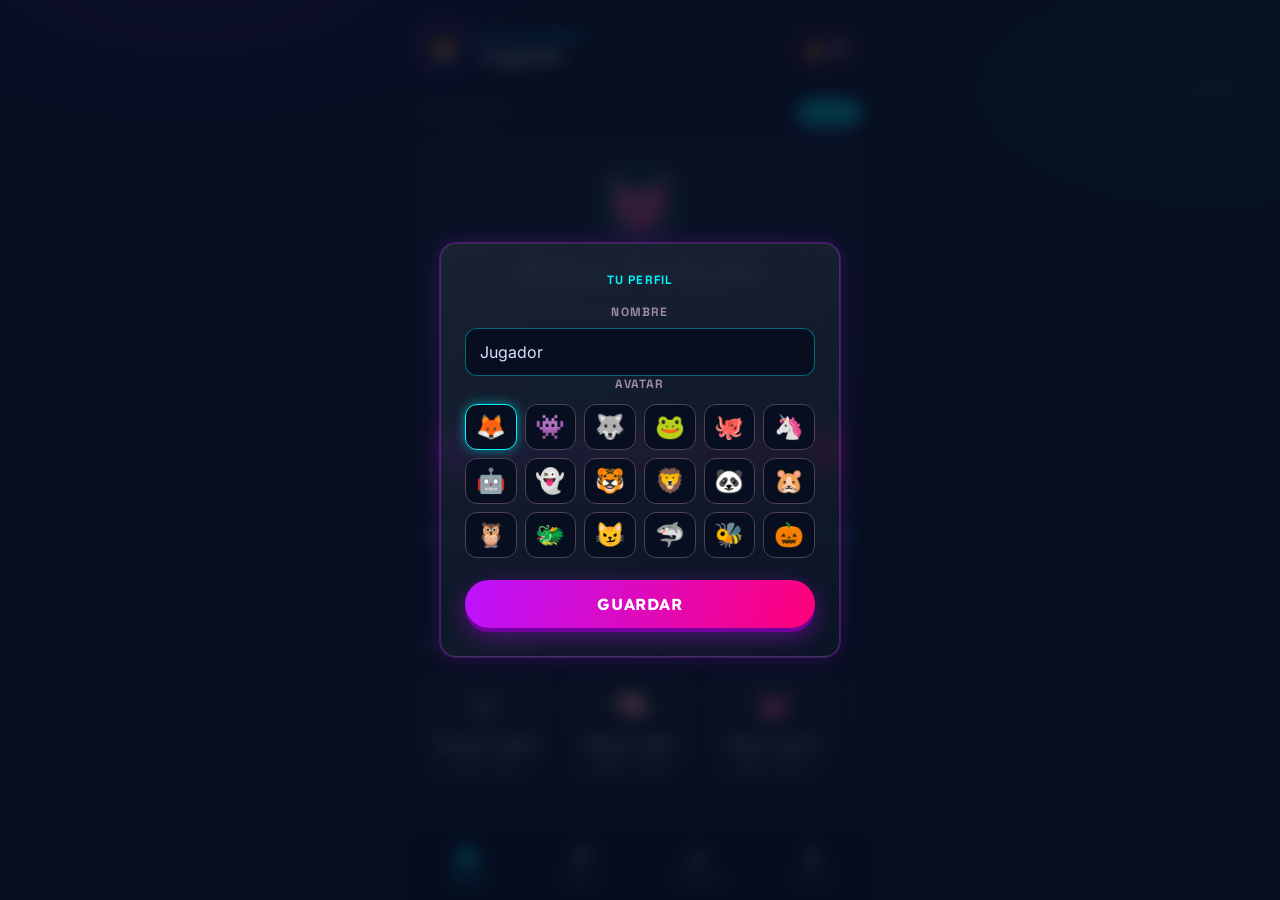
==== index.html @ 84817934 "Add Daily Buddy Battles: competitive daily minigames web app Mobile-first vanilla JS app styled afte" ====
<!DOCTYPE html>
<html lang="es">
<head>
<meta charset="UTF-8">
<meta name="viewport" content="width=device-width, initial-scale=1.0, viewport-fit=cover">
<meta name="theme-color" content="#0b1326">
<title>Daily Buddy Battles</title>
<link rel="preconnect" href="https://fonts.googleapis.com">
<link rel="preconnect" href="https://fonts.gstatic.com" crossorigin>
<link href="https://fonts.googleapis.com/css2?family=Lexend:wght@400;600;700;800&family=Inter:wght@400;500;600&family=Space+Grotesk:wght@500;700&display=swap" rel="stylesheet">
<link rel="stylesheet" href="css/style.css">
<link rel="icon" href="data:image/svg+xml,<svg xmlns='http://www.w3.org/2000/svg' viewBox='0 0 100 100'><text y='.9em' font-size='90'>⚡</text></svg>">
</head>
<body>

<div id="app">

  <!-- ============ DASHBOARD ============ -->
  <main id="view-home" class="view active">
    <header class="hud">
      <div class="hud-left">
        <div class="avatar avatar-md glow-primary" id="home-avatar">🦊</div>
        <div>
          <p class="label-caps text-cyan">HOLA DE NUEVO</p>
          <h2 class="hud-name" id="home-name">Jugador</h2>
        </div>
      </div>
      <div class="streak-pod" title="Racha diaria">
        <span class="streak-flame">🔥</span>
        <span class="stats-number" id="home-streak">0</span>
      </div>
    </header>

    <section class="section">
      <div class="section-head">
        <p class="label-caps text-muted">RETO DE HOY</p>
        <span class="chip chip-live" id="home-live-chip">● LIVE</span>
      </div>

      <div class="card-hero glass glow-edge" id="home-hero">
        <div class="hero-bg-glow"></div>
        <div class="hero-icon" id="home-game-icon">🎯</div>
        <h1 class="hero-title" id="home-game-name">Cargando…</h1>
        <p class="hero-desc" id="home-game-desc"></p>
        <div class="hero-meta">
          <div class="meta-pod">
            <p class="label-caps text-muted">TERMINA EN</p>
            <p class="stats-number text-cyan" id="home-countdown">--:--:--</p>
          </div>
          <div class="meta-pod">
            <p class="label-caps text-muted">TU MARCA</p>
            <p class="stats-number text-pink" id="home-best">—</p>
          </div>
        </div>
        <button class="btn-3d btn-primary btn-block" id="home-play-btn">
          <span id="home-play-label">JUGAR AHORA</span>
        </button>
      </div>
    </section>

    <section class="section">
      <div class="section-head">
        <p class="label-caps text-muted">RANKING DE HOY</p>
        <button class="link-btn" data-goto="rank">Ver todo</button>
      </div>
      <div id="home-mini-rank" class="stack"></div>
    </section>

    <section class="section">
      <div class="section-head">
        <p class="label-caps text-muted">PRÓXIMOS RETOS</p>
      </div>
      <div class="rail" id="home-upcoming"></div>
    </section>
  </main>

  <!-- ============ DUEL LOBBY ============ -->
  <main id="view-duel" class="view">
    <header class="page-head">
      <h1 class="page-title">Sala de Duelo</h1>
      <p class="page-sub">Reta a un amigo en el minijuego de hoy</p>
    </header>

    <section class="section">
      <div class="duel-card glass glow-edge">
        <div class="duel-side">
          <div class="avatar avatar-lg glow-primary" id="duel-me-avatar">🦊</div>
          <p class="duel-name" id="duel-me-name">Tú</p>
          <p class="stats-number text-cyan" id="duel-me-score">—</p>
        </div>
        <div class="vs-badge">VS</div>
        <div class="duel-side">
          <div class="avatar avatar-lg glow-pink" id="duel-foe-avatar">👾</div>
          <p class="duel-name" id="duel-foe-name">Rival</p>
          <p class="stats-number text-pink" id="duel-foe-score">—</p>
        </div>
      </div>

      <div class="field">
        <label class="label-caps text-muted" for="duel-foe-input">NOMBRE DEL RIVAL</label>
        <input type="text" id="duel-foe-input" class="input" maxlength="14" placeholder="Ej: Marta">
      </div>

      <button class="btn-3d btn-primary btn-block" id="duel-start-btn">⚔️ EMPEZAR DUELO</button>
      <p class="hint">Modo pasa-y-juega: primero juegas tú y luego le pasas el móvil a tu rival. Mismo reto, misma semilla.</p>
    </section>

    <section class="section">
      <div class="section-head">
        <p class="label-caps text-muted">COMPARTE TU RESULTADO</p>
      </div>
      <div class="card glass">
        <p class="body-md text-muted" id="share-status">Juega el reto de hoy para generar tu código.</p>
        <div class="share-row">
          <code class="share-code" id="share-code">—</code>
          <button class="btn-3d btn-cyan btn-sm" id="share-copy-btn">COPIAR</button>
        </div>
      </div>
      <div class="field">
        <label class="label-caps text-muted" for="import-input">PEGA EL CÓDIGO DE UN AMIGO</label>
        <div class="share-row">
          <input type="text" id="import-input" class="input" placeholder="DDB1.…">
          <button class="btn-3d btn-pink btn-sm" id="import-btn">AÑADIR</button>
        </div>
        <p class="hint" id="import-msg"></p>
      </div>
    </section>

    <section class="section">
      <div class="section-head">
        <p class="label-caps text-muted">HISTORIAL DE DUELOS</p>
      </div>
      <div id="duel-history" class="stack"></div>
    </section>
  </main>

  <!-- ============ LEADERBOARD ============ -->
  <main id="view-rank" class="view">
    <header class="page-head">
      <h1 class="page-title">Clasificación</h1>
      <p class="page-sub" id="rank-sub">Reto de hoy</p>
    </header>

    <div class="seg" id="rank-seg">
      <button class="seg-btn active" data-range="today">Hoy</button>
      <button class="seg-btn" data-range="week">Semana</button>
      <button class="seg-btn" data-range="all">Total</button>
    </div>

    <section class="podium-wrap" id="rank-podium"></section>

    <section class="section">
      <div id="rank-list" class="stack"></div>
    </section>
  </main>

  <!-- ============ PROFILE ============ -->
  <main id="view-profile" class="view">
    <header class="page-head profile-head">
      <div class="avatar avatar-xl glow-primary" id="prof-avatar">🦊</div>
      <h1 class="page-title" id="prof-name">Jugador</h1>
      <p class="label-caps text-cyan" id="prof-title-badge">NOVATO NEÓN</p>
      <button class="link-btn" id="prof-edit-btn">✏️ Editar perfil</button>
    </header>

    <section class="section">
      <div class="stat-grid">
        <div class="card glass stat-pod"><p class="stats-number text-primary" id="st-played">0</p><p class="label-caps text-muted">PARTIDAS</p></div>
        <div class="card glass stat-pod"><p class="stats-number text-cyan" id="st-streak">0</p><p class="label-caps text-muted">RACHA</p></div>
        <div class="card glass stat-pod"><p class="stats-number text-pink" id="st-wins">0</p><p class="label-caps text-muted">DUELOS GANADOS</p></div>
        <div class="card glass stat-pod"><p class="stats-number text-gold" id="st-points">0</p><p class="label-caps text-muted">PUNTOS TOTALES</p></div>
      </div>
    </section>

    <section class="section">
      <div class="section-head"><p class="label-caps text-muted">INSIGNIAS</p></div>
      <div class="badge-grid" id="prof-badges"></div>
    </section>

    <section class="section">
      <div class="section-head"><p class="label-caps text-muted">ACTIVIDAD RECIENTE</p></div>
      <div id="prof-activity" class="stack"></div>
    </section>

    <section class="section">
      <button class="btn-3d btn-danger btn-block" id="prof-reset-btn">BORRAR TODOS MIS DATOS</button>
    </section>
  </main>

  <!-- ============ BOTTOM NAV ============ -->
  <nav class="bottom-nav glass">
    <button class="nav-btn active" data-goto="home">
      <svg viewBox="0 0 24 24"><path d="M3 10.5 12 3l9 7.5V21a1 1 0 0 1-1 1h-5v-6h-6v6H4a1 1 0 0 1-1-1Z"/></svg>
      <span>Inicio</span>
    </button>
    <button class="nav-btn" data-goto="duel">
      <svg viewBox="0 0 24 24"><path d="M14.5 3 21 9.5l-2 2L12.5 5zM5 12.5 11.5 19l-2 2L3 14.5zM3 9.5 9.5 3l11 11L14 20.5z" opacity=".9"/></svg>
      <span>Duelo</span>
    </button>
    <button class="nav-btn" data-goto="rank">
      <svg viewBox="0 0 24 24"><path d="M4 21v-8h4v8zm6 0V6h4v15zm6 0v-11h4v11z"/></svg>
      <span>Ranking</span>
    </button>
    <button class="nav-btn" data-goto="profile">
      <svg viewBox="0 0 24 24"><path d="M12 12a4.5 4.5 0 1 0-4.5-4.5A4.5 4.5 0 0 0 12 12m0 2c-4 0-8 2-8 5v2h16v-2c0-3-4-5-8-5"/></svg>
      <span>Perfil</span>
    </button>
  </nav>

</div>

<!-- ============ GAME OVERLAY ============ -->
<div id="game-overlay" class="overlay hidden">
  <header class="game-hud glass">
    <button class="icon-btn" id="game-quit-btn">✕</button>
    <div class="game-hud-mid">
      <p class="label-caps text-cyan" id="game-hud-label">RETO</p>
      <p class="hud-name" id="game-hud-title">—</p>
    </div>
    <div class="game-hud-score">
      <p class="label-caps text-muted">PUNTOS</p>
      <p class="stats-number text-primary" id="game-hud-score">0</p>
    </div>
  </header>
  <div id="game-stage"></div>
</div>

<!-- ============ RESULT MODAL ============ -->
<div id="result-modal" class="overlay hidden">
  <div class="modal-card glass glow-edge">
    <p class="label-caps" id="result-label">RESULTADO</p>
    <h1 class="result-title" id="result-title">¡BIEN!</h1>
    <p class="result-score" id="result-score">0</p>
    <p class="body-md text-muted" id="result-detail"></p>
    <div class="modal-actions" id="result-actions"></div>
  </div>
</div>

<!-- ============ PROFILE EDIT MODAL ============ -->
<div id="edit-modal" class="overlay hidden">
  <div class="modal-card glass glow-edge">
    <p class="label-caps text-cyan">TU PERFIL</p>
    <div class="field">
      <label class="label-caps text-muted" for="edit-name">NOMBRE</label>
      <input type="text" id="edit-name" class="input" maxlength="14" placeholder="Tu nombre">
    </div>
    <p class="label-caps text-muted">AVATAR</p>
    <div class="emoji-grid" id="edit-emojis"></div>
    <div class="modal-actions">
      <button class="btn-3d btn-primary btn-block" id="edit-save-btn">GUARDAR</button>
    </div>
  </div>
</div>

<div id="toast" class="toast hidden"></div>

<script src="js/games.js"></script>
<script src="js/app.js"></script>
</body>
</html>
---- css/style.css ----
/* ============================================================
   DAILY BUDDY BATTLES — design system "Daily Duel Neon"
   Tokens y componentes generados desde el proyecto de Stitch.
   ============================================================ */

:root {
  /* Colores — Deep Space + neón */
  --surface: #0b1326;
  --surface-dim: #0b1326;
  --surface-bright: #31394d;
  --surface-lowest: #060e20;
  --surface-low: #131b2e;
  --surface-container: #171f33;
  --surface-high: #222a3d;
  --surface-highest: #2d3449;
  --on-surface: #dae2fd;
  --on-surface-variant: #d4c0d7;
  --outline: #9d8ba0;
  --outline-variant: #504254;

  --primary: #ebb2ff;
  --primary-container: #bc13fe;
  --on-primary: #520072;
  --primary-deep: #74009f;

  --secondary: #e6feff;
  --secondary-container: #00f4fe;
  --cyan: #00f5ff;
  --cyan-dim: #00dce5;

  --tertiary: #ffb1c3;
  --tertiary-container: #e8006e;
  --pink: #ff007a;

  --error: #ffb4ab;
  --error-container: #93000a;

  --win: #3dff9a;
  --lose: #ff5470;

  --gold: #ffd76a;
  --silver: #cdd7e8;
  --bronze: #e8a26a;

  /* Tipografía */
  --font-head: 'Lexend', system-ui, sans-serif;
  --font-body: 'Inter', system-ui, sans-serif;
  --font-label: 'Space Grotesk', monospace, sans-serif;

  /* Forma y espacio */
  --r-sm: 0.25rem;
  --r: 0.5rem;
  --r-md: 0.75rem;
  --r-lg: 1rem;
  --r-xl: 1.5rem;
  --pad: 20px;
  --gap: 12px;
  --touch: 48px;
}

* { margin: 0; padding: 0; box-sizing: border-box; -webkit-tap-highlight-color: transparent; }

html, body {
  background: var(--surface);
  color: var(--on-surface);
  font-family: var(--font-body);
  font-size: 16px;
  line-height: 1.5;
  min-height: 100%;
  overscroll-behavior: none;
}

body {
  background:
    radial-gradient(60% 40% at 15% -5%, rgba(188, 19, 254, 0.22), transparent 60%),
    radial-gradient(50% 35% at 95% 10%, rgba(0, 244, 254, 0.12), transparent 60%),
    radial-gradient(45% 30% at 50% 110%, rgba(232, 0, 110, 0.14), transparent 60%),
    var(--surface);
  background-attachment: fixed;
}

#app {
  max-width: 480px;
  margin: 0 auto;
  padding: 0 var(--pad) calc(90px + env(safe-area-inset-bottom));
  min-height: 100dvh;
}

/* ---------- tipografía utilitaria ---------- */
.label-caps {
  font-family: var(--font-label);
  font-size: 12px;
  font-weight: 700;
  letter-spacing: 0.1em;
  line-height: 16px;
  text-transform: uppercase;
}
.stats-number { font-family: var(--font-head); font-size: 20px; font-weight: 700; line-height: 24px; }
.body-md { font-size: 16px; line-height: 24px; }

.text-muted { color: var(--outline); }
.text-cyan { color: var(--secondary-container); }
.text-pink { color: var(--tertiary); }
.text-primary { color: var(--primary); }
.text-gold { color: var(--gold); }
.text-win { color: var(--win); }
.text-lose { color: var(--lose); }

/* ---------- vistas ---------- */
.view { display: none; animation: view-in 0.25s ease; }
.view.active { display: block; }
@keyframes view-in { from { opacity: 0; transform: translateY(8px); } to { opacity: 1; transform: none; } }

.section { margin-top: 28px; }
.section-head {
  display: flex; align-items: center; justify-content: space-between;
  margin-bottom: 12px;
}
.stack { display: flex; flex-direction: column; gap: var(--gap); }

.page-head { padding-top: 28px; }
.page-title { font-family: var(--font-head); font-size: 28px; font-weight: 700; line-height: 34px; }
.page-sub { color: var(--outline); margin-top: 4px; }

/* ---------- HUD superior (dashboard) ---------- */
.hud { display: flex; align-items: center; justify-content: space-between; padding-top: 24px; }
.hud-left { display: flex; align-items: center; gap: 12px; }
.hud-name { font-family: var(--font-head); font-size: 20px; font-weight: 700; line-height: 24px; }

.streak-pod {
  display: flex; align-items: center; gap: 6px;
  background: rgba(232, 0, 110, 0.15);
  border: 1px solid rgba(255, 177, 195, 0.35);
  border-radius: 999px;
  padding: 8px 14px;
  box-shadow: 0 0 14px rgba(232, 0, 110, 0.25);
}
.streak-flame { font-size: 18px; }

/* ---------- avatares ---------- */
.avatar {
  display: grid; place-items: center;
  background: linear-gradient(145deg, var(--surface-high), var(--surface-lowest));
  border: 1px solid rgba(235, 178, 255, 0.35);
  border-radius: 999px;
  user-select: none;
}
.avatar-md { width: 48px; height: 48px; font-size: 24px; }
.avatar-lg { width: 72px; height: 72px; font-size: 36px; }
.avatar-xl { width: 96px; height: 96px; font-size: 48px; }

.glow-primary { box-shadow: 0 0 0 2px rgba(188, 19, 254, 0.55), 0 0 18px rgba(188, 19, 254, 0.45); }
.glow-cyan    { box-shadow: 0 0 0 2px rgba(0, 244, 254, 0.55), 0 0 18px rgba(0, 244, 254, 0.4); }
.glow-pink    { box-shadow: 0 0 0 2px rgba(232, 0, 110, 0.55), 0 0 18px rgba(232, 0, 110, 0.45); }

/* ---------- cristal / tarjetas ---------- */
.glass {
  background: linear-gradient(160deg, rgba(255, 255, 255, 0.08), rgba(255, 255, 255, 0.03));
  backdrop-filter: blur(16px);
  -webkit-backdrop-filter: blur(16px);
  border: 1px solid rgba(218, 226, 253, 0.14);
  border-radius: var(--r-lg);
}
.card { padding: 16px; }
.glow-edge { box-shadow: 0 0 0 1px rgba(188, 19, 254, 0.35), 0 0 24px rgba(188, 19, 254, 0.2); }

/* ---------- tarjeta héroe ---------- */
.card-hero { position: relative; overflow: hidden; padding: 24px 20px; text-align: center; }
.hero-bg-glow {
  position: absolute; inset: -40% -20% auto; height: 70%;
  background: radial-gradient(50% 60% at 50% 0%, rgba(188, 19, 254, 0.35), transparent 70%);
  pointer-events: none;
}
.hero-icon { font-size: 56px; filter: drop-shadow(0 0 16px rgba(0, 244, 254, 0.6)); position: relative; }
.hero-title {
  font-family: var(--font-head); font-size: 32px; font-weight: 800; line-height: 40px;
  margin-top: 8px; position: relative;
}
.hero-desc { color: var(--on-surface-variant); margin-top: 6px; position: relative; }
.hero-meta { display: flex; gap: 12px; justify-content: center; margin: 20px 0; position: relative; }
.meta-pod {
  background: rgba(6, 14, 32, 0.6);
  border: 1px solid rgba(218, 226, 253, 0.1);
  border-radius: var(--r-md);
  padding: 10px 18px;
  min-width: 130px;
}

/* ---------- chips ---------- */
.chip {
  font-family: var(--font-label);
  font-size: 11px; font-weight: 700; letter-spacing: 0.08em;
  padding: 4px 12px;
  border-radius: 999px;
}
.chip-live {
  color: #003739;
  background: var(--secondary-container);
  box-shadow: 0 0 12px rgba(0, 244, 254, 0.6);
  animation: pulse 1.6s ease-in-out infinite;
}
.chip-done { color: var(--win); background: rgba(61, 255, 154, 0.12); border: 1px solid rgba(61, 255, 154, 0.4); }
@keyframes pulse { 50% { box-shadow: 0 0 4px rgba(0, 244, 254, 0.3); } }

/* ---------- botones 3D ---------- */
.btn-3d {
  font-family: var(--font-head);
  font-size: 16px; font-weight: 700; letter-spacing: 0.04em;
  color: #fff;
  border: none; cursor: pointer;
  border-radius: var(--r-xl);
  padding: 14px 24px;
  min-height: var(--touch);
  position: relative;
  transition: transform 0.06s ease, box-shadow 0.06s ease;
}
.btn-3d:active { transform: translateY(2px); }
.btn-block { width: 100%; }
.btn-sm { padding: 10px 16px; font-size: 13px; min-height: 40px; border-radius: var(--r-lg); flex-shrink: 0; }

.btn-primary {
  background: linear-gradient(100deg, var(--primary-container), var(--pink));
  box-shadow: 0 4px 0 var(--primary-deep), 0 8px 24px rgba(188, 19, 254, 0.4);
}
.btn-primary:active { box-shadow: 0 2px 0 var(--primary-deep), 0 4px 14px rgba(188, 19, 254, 0.4); }

.btn-cyan {
  background: linear-gradient(100deg, var(--cyan-dim), var(--secondary-container));
  color: #003739;
  box-shadow: 0 4px 0 #007a80, 0 8px 20px rgba(0, 244, 254, 0.3);
}
.btn-cyan:active { box-shadow: 0 2px 0 #007a80; }

.btn-pink {
  background: linear-gradient(100deg, var(--tertiary-container), var(--pink));
  box-shadow: 0 4px 0 #8f0041, 0 8px 20px rgba(232, 0, 110, 0.35);
}
.btn-pink:active { box-shadow: 0 2px 0 #8f0041; }

.btn-ghost {
  background: var(--surface-high);
  border: 1px solid var(--outline-variant);
  box-shadow: 0 4px 0 var(--surface-lowest);
}
.btn-ghost:active { box-shadow: 0 2px 0 var(--surface-lowest); }

.btn-danger {
  background: linear-gradient(100deg, var(--error-container), #c4173c);
  box-shadow: 0 4px 0 #5c0006, 0 8px 20px rgba(147, 0, 10, 0.35);
}
.btn-danger:active { box-shadow: 0 2px 0 #5c0006; }

.btn-3d:disabled { filter: grayscale(0.6) brightness(0.7); cursor: not-allowed; }

.link-btn {
  background: none; border: none; cursor: pointer;
  color: var(--secondary-container);
  font-family: var(--font-label); font-size: 12px; font-weight: 700; letter-spacing: 0.08em;
}
.icon-btn {
  width: 40px; height: 40px;
  border-radius: 999px;
  background: var(--surface-high);
  border: 1px solid var(--outline-variant);
  color: var(--on-surface);
  font-size: 16px; cursor: pointer;
}

/* ---------- inputs ---------- */
.field { margin-top: 16px; display: flex; flex-direction: column; gap: 8px; }
.input {
  width: 100%;
  background: var(--surface-lowest);
  border: 1px solid rgba(0, 244, 254, 0.4);
  border-radius: var(--r-md);
  color: var(--on-surface);
  font-family: var(--font-body); font-size: 16px;
  padding: 12px 14px;
  min-height: var(--touch);
  outline: none;
  transition: box-shadow 0.2s ease;
}
.input:focus { box-shadow: 0 0 0 2px rgba(0, 244, 254, 0.5), 0 0 16px rgba(0, 244, 254, 0.3); }
.input::placeholder { color: var(--outline-variant); }
.hint { color: var(--outline); font-size: 13px; margin-top: 10px; line-height: 1.45; }

/* ---------- duel card ---------- */
.duel-card {
  display: flex; align-items: center; justify-content: space-between;
  padding: 22px 18px;
  margin-top: 8px;
}
.duel-side { display: flex; flex-direction: column; align-items: center; gap: 8px; flex: 1; }
.duel-name { font-family: var(--font-head); font-weight: 600; font-size: 15px; }
.vs-badge {
  font-family: var(--font-head); font-weight: 800; font-size: 18px;
  color: #fff;
  background: radial-gradient(circle at 30% 30%, var(--pink), var(--tertiary-container));
  width: 52px; height: 52px;
  display: grid; place-items: center;
  border-radius: 999px;
  box-shadow: 0 0 20px rgba(232, 0, 110, 0.6);
  flex-shrink: 0;
}
.duel-side.winner .avatar { box-shadow: 0 0 0 2px var(--win), 0 0 22px rgba(61, 255, 154, 0.55); }

/* ---------- compartir ---------- */
.share-row { display: flex; gap: 10px; align-items: center; margin-top: 10px; }
.share-code {
  flex: 1;
  font-family: var(--font-label); font-size: 12px;
  background: var(--surface-lowest);
  border: 1px dashed var(--outline-variant);
  border-radius: var(--r-md);
  padding: 12px;
  overflow: hidden; text-overflow: ellipsis; white-space: nowrap;
  color: var(--secondary);
}

/* ---------- filas de ranking ---------- */
.rank-row {
  display: flex; align-items: center; gap: 12px;
  padding: 12px 14px;
}
.rank-pos {
  font-family: var(--font-head); font-weight: 800; font-size: 16px;
  width: 28px; text-align: center; color: var(--outline);
}
.rank-row .avatar { flex-shrink: 0; }
.rank-info { flex: 1; min-width: 0; }
.rank-name { font-family: var(--font-head); font-weight: 600; font-size: 15px; overflow: hidden; text-overflow: ellipsis; white-space: nowrap; }
.rank-sub { font-size: 12px; color: var(--outline); }
.rank-score { font-family: var(--font-head); font-weight: 700; font-size: 18px; color: var(--primary); }
.rank-row.me { box-shadow: 0 0 0 2px rgba(0, 244, 254, 0.45), 0 0 16px rgba(0, 244, 254, 0.2); }

/* ---------- pódium ---------- */
.podium-wrap { display: flex; align-items: flex-end; gap: 10px; margin-top: 24px; min-height: 150px; }
.podium-col { flex: 1; display: flex; flex-direction: column; align-items: center; gap: 8px; }
.podium-base {
  width: 100%;
  border-radius: var(--r-md) var(--r-md) 0 0;
  display: grid; place-items: center;
  font-family: var(--font-head); font-weight: 800; font-size: 22px;
  color: var(--surface-lowest);
}
.podium-1 .podium-base { height: 84px; background: linear-gradient(160deg, #ffe9a8, var(--gold), #b8860b); box-shadow: 0 0 24px rgba(255, 215, 106, 0.45); }
.podium-2 .podium-base { height: 62px; background: linear-gradient(160deg, #f1f5fd, var(--silver), #8c99ad); box-shadow: 0 0 18px rgba(205, 215, 232, 0.35); }
.podium-3 .podium-base { height: 46px; background: linear-gradient(160deg, #ffd0a8, var(--bronze), #9c5a24); box-shadow: 0 0 18px rgba(232, 162, 106, 0.35); }
.podium-name { font-family: var(--font-head); font-size: 13px; font-weight: 600; max-width: 100%; overflow: hidden; text-overflow: ellipsis; white-space: nowrap; }
.podium-score { font-family: var(--font-label); font-size: 12px; font-weight: 700; color: var(--secondary-container); }
.podium-empty { color: var(--outline); text-align: center; width: 100%; padding: 30px 0; }

/* ---------- segmentos ---------- */
.seg {
  display: flex; gap: 6px;
  background: var(--surface-lowest);
  border: 1px solid var(--outline-variant);
  border-radius: 999px;
  padding: 5px;
  margin-top: 20px;
}
.seg-btn {
  flex: 1;
  font-family: var(--font-label); font-size: 12px; font-weight: 700; letter-spacing: 0.06em;
  color: var(--outline);
  background: none; border: none; cursor: pointer;
  border-radius: 999px;
  padding: 9px 0;
}
.seg-btn.active {
  color: #003739;
  background: var(--secondary-container);
  box-shadow: 0 0 14px rgba(0, 244, 254, 0.45);
}

/* ---------- carril horizontal ---------- */
.rail { display: flex; gap: 12px; overflow-x: auto; padding-bottom: 8px; scrollbar-width: none; }
.rail::-webkit-scrollbar { display: none; }
.rail-card {
  min-width: 130px;
  padding: 14px;
  text-align: center;
  flex-shrink: 0;
}
.rail-card .rail-icon { font-size: 30px; }
.rail-card .rail-name { font-family: var(--font-head); font-size: 13px; font-weight: 600; margin-top: 6px; }
.rail-card .rail-day { margin-top: 4px; color: var(--outline); }

/* ---------- perfil ---------- */
.profile-head { display: flex; flex-direction: column; align-items: center; gap: 8px; text-align: center; }
.stat-grid { display: grid; grid-template-columns: 1fr 1fr; gap: 12px; }
.stat-pod { text-align: center; padding: 18px 10px; }
.stat-pod .stats-number { font-size: 26px; line-height: 30px; }
.stat-pod .label-caps { margin-top: 4px; }

.badge-grid { display: grid; grid-template-columns: repeat(3, 1fr); gap: 12px; }
.badge-pod {
  text-align: center; padding: 14px 8px;
  border-radius: var(--r-lg);
}
.badge-pod .badge-icon { font-size: 30px; filter: grayscale(1) opacity(0.35); }
.badge-pod.earned .badge-icon { filter: none; }
.badge-pod.earned { box-shadow: 0 0 0 1px rgba(255, 215, 106, 0.5), 0 0 16px rgba(255, 215, 106, 0.25); }
.badge-pod .badge-name { font-family: var(--font-label); font-size: 10px; font-weight: 700; letter-spacing: 0.06em; margin-top: 6px; color: var(--on-surface-variant); text-transform: uppercase; }

/* ---------- bottom nav ---------- */
.bottom-nav {
  position: fixed; bottom: 0; left: 50%; transform: translateX(-50%);
  width: 100%; max-width: 480px;
  display: flex;
  border-radius: var(--r-xl) var(--r-xl) 0 0;
  border-bottom: none;
  padding: 8px 8px calc(8px + env(safe-area-inset-bottom));
  background: rgba(6, 14, 32, 0.85);
  backdrop-filter: blur(20px);
  -webkit-backdrop-filter: blur(20px);
  z-index: 50;
}
.nav-btn {
  flex: 1;
  display: flex; flex-direction: column; align-items: center; gap: 3px;
  background: none; border: none; cursor: pointer;
  color: var(--outline);
  font-family: var(--font-label); font-size: 10px; font-weight: 700; letter-spacing: 0.06em;
  padding: 8px 0;
  border-radius: var(--r-md);
}
.nav-btn svg { width: 24px; height: 24px; fill: currentColor; }
.nav-btn.active { color: var(--secondary-container); text-shadow: 0 0 12px rgba(0, 244, 254, 0.8); }
.nav-btn.active svg { filter: drop-shadow(0 0 8px rgba(0, 244, 254, 0.7)); }

/* ---------- overlays ---------- */
.overlay {
  position: fixed; inset: 0; z-index: 100;
  background:
    radial-gradient(60% 40% at 50% -5%, rgba(188, 19, 254, 0.25), transparent 60%),
    var(--surface);
  display: flex; flex-direction: column;
  overflow-y: auto;
}
.overlay.hidden { display: none; }

#result-modal, #edit-modal {
  background: rgba(6, 14, 32, 0.8);
  backdrop-filter: blur(8px);
  -webkit-backdrop-filter: blur(8px);
  align-items: center; justify-content: center;
  padding: var(--pad);
}
.modal-card {
  width: 100%; max-width: 400px;
  padding: 28px 24px;
  text-align: center;
}
.result-title {
  font-family: var(--font-head); font-size: 48px; font-weight: 800; line-height: 52px; letter-spacing: -0.02em;
  margin-top: 8px;
}
.result-title.win { color: var(--win); text-shadow: 0 0 24px rgba(61, 255, 154, 0.6); }
.result-title.lose { color: var(--lose); text-shadow: 0 0 24px rgba(255, 84, 112, 0.6); }
.result-title.neutral { color: var(--primary); text-shadow: 0 0 24px rgba(188, 19, 254, 0.6); }
.result-score { font-family: var(--font-head); font-size: 40px; font-weight: 800; color: var(--secondary-container); margin: 8px 0; text-shadow: 0 0 18px rgba(0,244,254,0.5); }
.modal-actions { display: flex; flex-direction: column; gap: 10px; margin-top: 22px; }

.emoji-grid { display: grid; grid-template-columns: repeat(6, 1fr); gap: 8px; margin: 12px 0 4px; }
.emoji-opt {
  font-size: 24px; padding: 8px 0;
  background: var(--surface-lowest);
  border: 1px solid var(--outline-variant);
  border-radius: var(--r-md);
  cursor: pointer;
}
.emoji-opt.sel { border-color: var(--secondary-container); box-shadow: 0 0 12px rgba(0, 244, 254, 0.5); }

/* ---------- HUD del juego ---------- */
.game-hud {
  display: flex; align-items: center; justify-content: space-between; gap: 12px;
  margin: 12px; padding: 10px 14px;
  border-radius: var(--r-lg);
  flex-shrink: 0;
}
.game-hud-mid { flex: 1; text-align: center; min-width: 0; }
.game-hud-score { text-align: right; }
#game-stage {
  flex: 1;
  display: flex; flex-direction: column;
  padding: 12px 20px calc(24px + env(safe-area-inset-bottom));
  max-width: 480px; width: 100%; margin: 0 auto;
  min-height: 0;
}

/* ---------- escenarios de minijuegos ---------- */
.stage-center { flex: 1; display: flex; flex-direction: column; align-items: center; justify-content: center; gap: 16px; text-align: center; }
.stage-msg { font-family: var(--font-head); font-size: 24px; font-weight: 600; line-height: 32px; }
.stage-big { font-family: var(--font-head); font-size: 48px; font-weight: 800; line-height: 52px; }
.stage-timer { font-family: var(--font-label); font-weight: 700; color: var(--secondary-container); font-size: 14px; letter-spacing: 0.1em; }

.reflex-pad {
  flex: 1; width: 100%;
  border-radius: var(--r-xl);
  display: flex; flex-direction: column; align-items: center; justify-content: center; gap: 10px;
  cursor: pointer; user-select: none;
  border: 1px solid rgba(218, 226, 253, 0.14);
  background: var(--surface-container);
  transition: background 0.1s ease;
}
.reflex-pad.wait { background: linear-gradient(160deg, #2a1140, var(--surface-low)); }
.reflex-pad.go { background: linear-gradient(160deg, #00b3bb, #007a80); box-shadow: 0 0 40px rgba(0, 244, 254, 0.55); }
.reflex-pad.fail { background: linear-gradient(160deg, #93000a, #5c0006); }

.mem-grid { display: grid; grid-template-columns: repeat(4, 1fr); gap: 10px; flex: 1; align-content: center; }
.mem-card {
  aspect-ratio: 1; font-size: 28px;
  display: grid; place-items: center;
  background: linear-gradient(160deg, var(--surface-high), var(--surface-lowest));
  border: 1px solid rgba(235, 178, 255, 0.25);
  border-radius: var(--r-md);
  cursor: pointer; user-select: none;
  transition: transform 0.15s ease;
}
.mem-card.open { background: linear-gradient(160deg, #3d1a57, #22103a); border-color: var(--primary-container); transform: scale(1.04); }
.mem-card.done { background: linear-gradient(160deg, #073d33, #052a24); border-color: var(--win); box-shadow: 0 0 12px rgba(61, 255, 154, 0.35); cursor: default; }

.quiz-box { flex: 1; display: flex; flex-direction: column; justify-content: center; gap: 18px; }
.quiz-q {
  font-family: var(--font-head); font-size: 40px; font-weight: 800; text-align: center;
  text-shadow: 0 0 20px rgba(188, 19, 254, 0.5);
}
.quiz-opts { display: grid; grid-template-columns: 1fr 1fr; gap: 10px; }
.quiz-opt {
  font-family: var(--font-head); font-size: 22px; font-weight: 700; color: var(--on-surface);
  padding: 18px 0; text-align: center;
  background: var(--surface-container);
  border: 1px solid rgba(0, 244, 254, 0.3);
  border-radius: var(--r-lg);
  cursor: pointer;
}
.quiz-opt:active { background: var(--surface-high); }
.quiz-opt.ok { background: #073d33; border-color: var(--win); }
.quiz-opt.ko { background: #4a0a14; border-color: var(--lose); }

.word-tiles { display: flex; flex-wrap: wrap; gap: 8px; justify-content: center; }
.word-tile {
  font-family: var(--font-head); font-size: 24px; font-weight: 800;
  width: 46px; height: 52px;
  display: grid; place-items: center;
  background: linear-gradient(160deg, var(--surface-high), var(--surface-lowest));
  border: 1px solid rgba(0, 244, 254, 0.35);
  border-radius: var(--r-md);
  cursor: pointer; user-select: none;
}
.word-tile.used { opacity: 0.25; pointer-events: none; }
.word-answer {
  min-height: 52px;
  display: flex; gap: 8px; justify-content: center; flex-wrap: wrap;
}
.word-answer .word-tile { border-color: var(--primary-container); box-shadow: 0 0 10px rgba(188, 19, 254, 0.35); }

.simon-grid { display: grid; grid-template-columns: 1fr 1fr; gap: 14px; flex: 1; align-content: center; }
.simon-pad {
  aspect-ratio: 1;
  border-radius: var(--r-xl);
  border: none; cursor: pointer;
  opacity: 0.55;
  transition: opacity 0.1s ease, box-shadow 0.1s ease, transform 0.1s ease;
}
.simon-pad.lit { opacity: 1; transform: scale(1.03); }
.simon-0 { background: var(--primary-container); } .simon-0.lit { box-shadow: 0 0 34px var(--primary-container); }
.simon-1 { background: var(--secondary-container); } .simon-1.lit { box-shadow: 0 0 34px var(--secondary-container); }
.simon-2 { background: var(--tertiary-container); } .simon-2.lit { box-shadow: 0 0 34px var(--tertiary-container); }
.simon-3 { background: #3dff9a; } .simon-3.lit { box-shadow: 0 0 34px #3dff9a; }

.target-arena {
  position: relative; flex: 1;
  border-radius: var(--r-xl);
  background: var(--surface-lowest);
  border: 1px solid rgba(218, 226, 253, 0.12);
  overflow: hidden;
  cursor: crosshair;
}
.target {
  position: absolute;
  border-radius: 999px;
  background: radial-gradient(circle at 35% 35%, var(--secondary-container), #007a80 70%);
  box-shadow: 0 0 20px rgba(0, 244, 254, 0.6);
  transform: translate(-50%, -50%);
  cursor: pointer;
  animation: target-shrink linear forwards;
}
@keyframes target-shrink { from { scale: 1; } to { scale: 0.15; opacity: 0.4; } }

.pulse-track {
  position: relative;
  height: 64px; width: 100%;
  background: var(--surface-lowest);
  border: 1px solid rgba(218, 226, 253, 0.15);
  border-radius: var(--r-lg);
  overflow: hidden;
}
.pulse-zone {
  position: absolute; top: 0; bottom: 0;
  background: rgba(61, 255, 154, 0.22);
  border-left: 1px solid var(--win); border-right: 1px solid var(--win);
}
.pulse-cursor {
  position: absolute; top: 0; bottom: 0; width: 4px;
  background: var(--secondary-container);
  box-shadow: 0 0 14px rgba(0, 244, 254, 0.9);
}

.progress {
  height: 10px; width: 100%;
  border-radius: 999px;
  background: rgba(188, 19, 254, 0.18);
  overflow: hidden;
}
.progress > div {
  height: 100%;
  border-radius: 999px;
  background: linear-gradient(90deg, var(--primary-container), var(--secondary-container));
  box-shadow: 0 0 12px rgba(188, 19, 254, 0.6);
  transition: width 0.2s linear;
}

/* ---------- toast ---------- */
.toast {
  position: fixed; left: 50%; bottom: 110px; transform: translateX(-50%);
  background: var(--surface-highest);
  border: 1px solid rgba(0, 244, 254, 0.5);
  box-shadow: 0 0 18px rgba(0, 244, 254, 0.3);
  color: var(--on-surface);
  border-radius: 999px;
  padding: 10px 20px;
  font-family: var(--font-label); font-size: 13px; font-weight: 700;
  z-index: 200;
  animation: toast-in 0.2s ease;
  max-width: 90vw; text-align: center;
}
.toast.hidden { display: none; }
@keyframes toast-in { from { opacity: 0; transform: translate(-50%, 10px); } to { opacity: 1; transform: translate(-50%, 0); } }

.empty-note { color: var(--outline); text-align: center; padding: 18px 10px; font-size: 14px; }
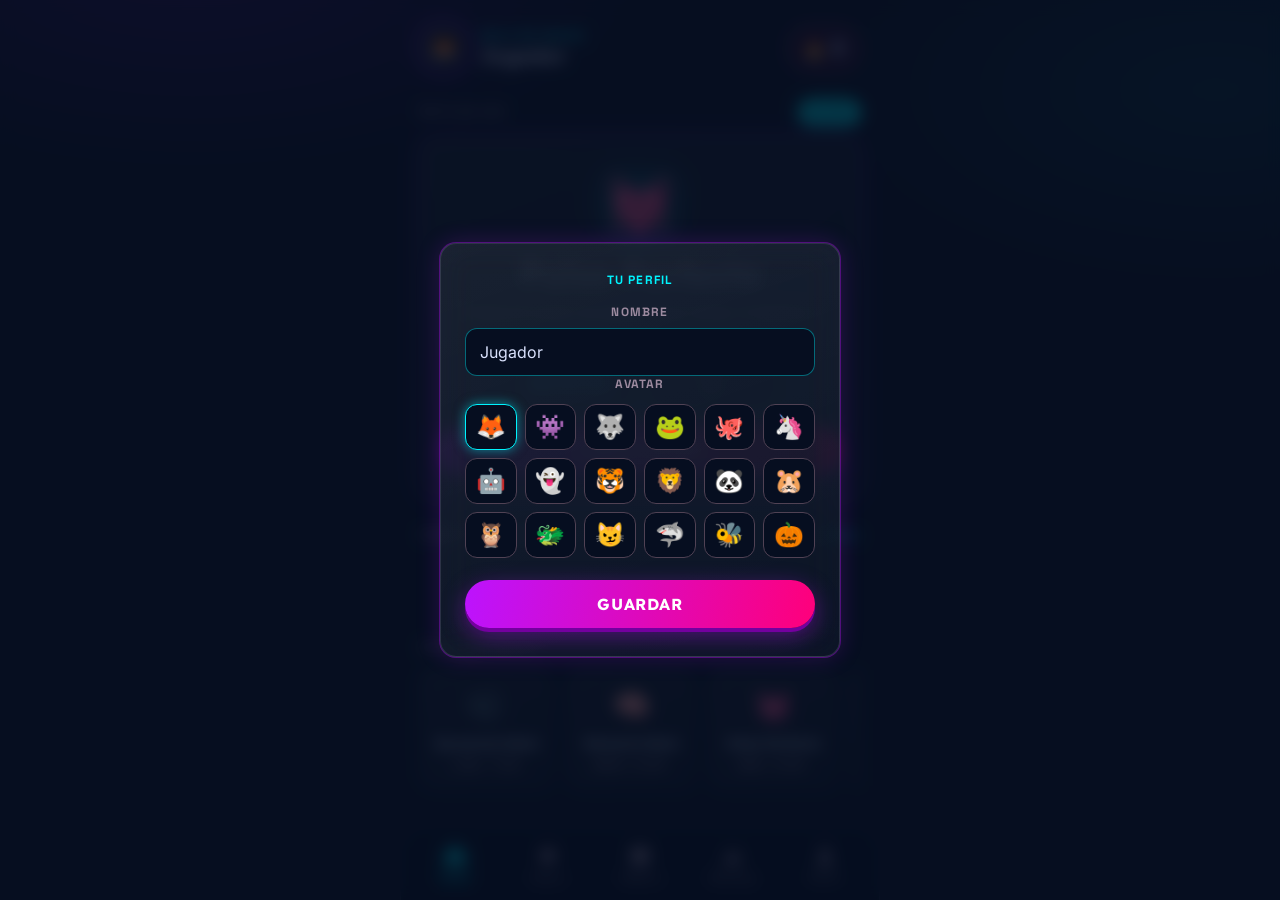
==== commit d1e71a95: "Add goose-style progression board with seasons New "Tablero" tab: a 40-square serpentine race board " ====
--- a/index.html
+++ b/index.html
@@ -134,6 +134,31 @@
     </section>
   </main>
 
+  <!-- ============ BOARD (estilo oca) ============ -->
+  <main id="view-board" class="view">
+    <header class="page-head">
+      <h1 class="page-title">El Tablero</h1>
+      <p class="page-sub" id="board-sub">Temporada 1 · Meta: casilla 40</p>
+    </header>
+
+    <section class="section">
+      <div class="board-grid" id="board-grid"></div>
+    </section>
+
+    <section class="section">
+      <div class="card glass board-legend">
+        <p class="label-caps text-muted">CÓMO FUNCIONA</p>
+        <p class="hint">Al completar el reto diario avanzas <b>1–6 casillas</b> según tu puntuación (500 pts ≈ 1 casilla). Ganar un duelo da <b>+3</b>. Los amigos avanzan al pegar sus códigos.</p>
+        <p class="hint">🌀 <b>Portal turbo</b>: saltas al siguiente portal · 🕳️ <b>Agujero negro</b>: retrocedes 3 · 🏁 <b>Meta</b>: ¡ganas la temporada y el tablero se reinicia!</p>
+      </div>
+    </section>
+
+    <section class="section">
+      <div class="section-head"><p class="label-caps text-muted">ÚLTIMOS MOVIMIENTOS</p></div>
+      <div id="board-log" class="stack"></div>
+    </section>
+  </main>
+
   <!-- ============ LEADERBOARD ============ -->
   <main id="view-rank" class="view">
     <header class="page-head">
@@ -196,6 +221,10 @@
     <button class="nav-btn" data-goto="duel">
       <svg viewBox="0 0 24 24"><path d="M14.5 3 21 9.5l-2 2L12.5 5zM5 12.5 11.5 19l-2 2L3 14.5zM3 9.5 9.5 3l11 11L14 20.5z" opacity=".9"/></svg>
       <span>Duelo</span>
+    </button>
+    <button class="nav-btn" data-goto="board">
+      <svg viewBox="0 0 24 24"><path d="M5 3h14a2 2 0 0 1 2 2v14a2 2 0 0 1-2 2H5a2 2 0 0 1-2-2V5a2 2 0 0 1 2-2m3 3.5A1.5 1.5 0 1 0 9.5 8 1.5 1.5 0 0 0 8 6.5m8 0A1.5 1.5 0 1 0 17.5 8 1.5 1.5 0 0 0 16 6.5m-4 4A1.5 1.5 0 1 0 13.5 12 1.5 1.5 0 0 0 12 10.5m-4 4A1.5 1.5 0 1 0 9.5 16 1.5 1.5 0 0 0 8 14.5m8 0A1.5 1.5 0 1 0 17.5 16 1.5 1.5 0 0 0 16 14.5"/></svg>
+      <span>Tablero</span>
     </button>
     <button class="nav-btn" data-goto="rank">
       <svg viewBox="0 0 24 24"><path d="M4 21v-8h4v8zm6 0V6h4v15zm6 0v-11h4v11z"/></svg>
--- a/css/style.css
+++ b/css/style.css
@@ -622,6 +622,55 @@
   transition: width 0.2s linear;
 }
 
+/* ---------- tablero estilo oca ---------- */
+.board-grid {
+  display: grid;
+  grid-template-columns: repeat(5, 1fr);
+  gap: 6px;
+}
+.board-cell {
+  position: relative;
+  aspect-ratio: 1;
+  border-radius: var(--r-md);
+  background: linear-gradient(160deg, rgba(255, 255, 255, 0.07), rgba(255, 255, 255, 0.02));
+  border: 1px solid rgba(218, 226, 253, 0.12);
+  display: grid; place-items: center;
+  font-size: 18px;
+}
+.board-cell .cell-num {
+  position: absolute; top: 3px; left: 6px;
+  font-family: var(--font-label); font-size: 9px; font-weight: 700;
+  color: var(--outline);
+}
+.board-cell.turbo {
+  border-color: rgba(0, 244, 254, 0.55);
+  box-shadow: inset 0 0 14px rgba(0, 244, 254, 0.2);
+}
+.board-cell.hole {
+  border-color: rgba(232, 0, 110, 0.55);
+  box-shadow: inset 0 0 14px rgba(232, 0, 110, 0.2);
+}
+.board-cell.goal {
+  border-color: var(--gold);
+  background: linear-gradient(160deg, rgba(255, 215, 106, 0.2), rgba(255, 215, 106, 0.05));
+  box-shadow: 0 0 16px rgba(255, 215, 106, 0.35);
+}
+.board-cell.start { border-color: rgba(235, 178, 255, 0.5); }
+.cell-tokens {
+  position: absolute; bottom: 2px; left: 0; right: 0;
+  display: flex; justify-content: center; gap: 1px;
+  pointer-events: none;
+}
+.cell-token {
+  font-size: 14px;
+  filter: drop-shadow(0 0 6px rgba(0, 244, 254, 0.8));
+  animation: token-pop 0.3s ease;
+}
+@keyframes token-pop { from { transform: scale(0.3); } to { transform: scale(1); } }
+.board-cell.has-me { box-shadow: 0 0 0 2px rgba(0, 244, 254, 0.6), 0 0 16px rgba(0, 244, 254, 0.35); }
+.board-legend .hint { margin-top: 8px; }
+.board-legend .hint b { color: var(--on-surface); }
+
 /* ---------- toast ---------- */
 .toast {
   position: fixed; left: 50%; bottom: 110px; transform: translateX(-50%);
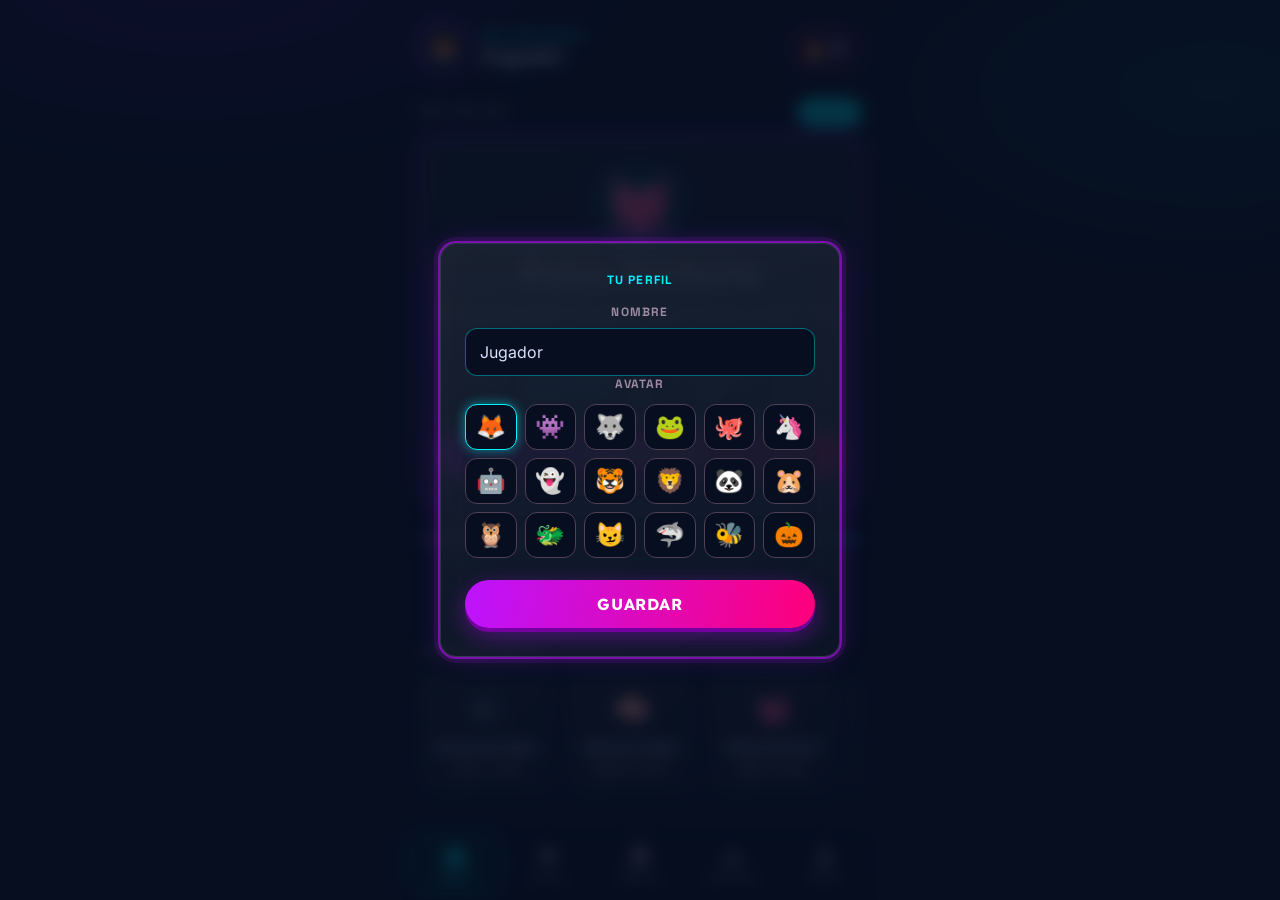
==== commit 94cb9d21: "Rebuild board as hexagonal Quest Board cloning the Stitch screen Replace the square grid with a fait" ====
--- a/index.html
+++ b/index.html
@@ -134,22 +134,25 @@
     </section>
   </main>
 
-  <!-- ============ BOARD (estilo oca) ============ -->
-  <main id="view-board" class="view">
-    <header class="page-head">
-      <h1 class="page-title">El Tablero</h1>
+  <!-- ============ QUEST BOARD (camino hexagonal estilo oca) ============ -->
+  <main id="view-board" class="view neon-grid">
+    <header class="page-head quest-head">
+      <h1 class="page-title quest-title">QUEST BOARD</h1>
       <p class="page-sub" id="board-sub">Temporada 1 · Meta: casilla 40</p>
     </header>
 
     <section class="section">
-      <div class="board-grid" id="board-grid"></div>
+      <div class="quest-wrap">
+        <div class="quest-path-line"></div>
+        <div class="quest-col" id="board-grid"></div>
+      </div>
     </section>
 
     <section class="section">
       <div class="card glass board-legend">
         <p class="label-caps text-muted">CÓMO FUNCIONA</p>
         <p class="hint">Al completar el reto diario avanzas <b>1–6 casillas</b> según tu puntuación (500 pts ≈ 1 casilla). Ganar un duelo da <b>+3</b>. Los amigos avanzan al pegar sus códigos.</p>
-        <p class="hint">🌀 <b>Portal turbo</b>: saltas al siguiente portal · 🕳️ <b>Agujero negro</b>: retrocedes 3 · 🏁 <b>Meta</b>: ¡ganas la temporada y el tablero se reinicia!</p>
+        <p class="hint">⚡ <b>Rayo turbo</b>: saltas al siguiente rayo · 💀 <b>Trampa</b>: retrocedes 3 · 🏆 <b>Meta</b>: ¡ganas la temporada y el tablero se reinicia!</p>
       </div>
     </section>
 
@@ -157,6 +160,20 @@
       <div class="section-head"><p class="label-caps text-muted">ÚLTIMOS MOVIMIENTOS</p></div>
       <div id="board-log" class="stack"></div>
     </section>
+
+    <!-- banner de movimiento (fijo sobre la nav) -->
+    <div class="quest-banner" id="board-banner">
+      <div class="qb-icon">
+        <svg viewBox="0 0 24 24"><path d="m3 17 6-6 4 4 7-7v4h2V5h-7v2h4l-6 6-4-4-8 8z"/></svg>
+      </div>
+      <div class="qb-info">
+        <p class="label-caps text-cyan" id="qb-title">RETO PENDIENTE</p>
+        <p class="qb-sub" id="qb-sub">Juega para avanzar</p>
+      </div>
+      <button class="btn-3d btn-primary btn-sm" id="qb-btn">JUGAR</button>
+    </div>
+
+    <div class="vignette"></div>
   </main>
 
   <!-- ============ LEADERBOARD ============ -->
--- a/css/style.css
+++ b/css/style.css
@@ -162,7 +162,13 @@
   border-radius: var(--r-lg);
 }
 .card { padding: 16px; }
-.glow-edge { box-shadow: 0 0 0 1px rgba(188, 19, 254, 0.35), 0 0 24px rgba(188, 19, 254, 0.2); }
+/* activo/ganador: anillo de 2px sin blur y alta expansión (spec "Glow Borders") */
+.glow-edge {
+  box-shadow:
+    0 0 0 2px rgba(188, 19, 254, 0.55),
+    0 0 0 6px rgba(188, 19, 254, 0.12),
+    0 0 28px rgba(188, 19, 254, 0.22);
+}
 
 /* ---------- tarjeta héroe ---------- */
 .card-hero { position: relative; overflow: hidden; padding: 24px 20px; text-align: center; }
@@ -176,7 +182,7 @@
   font-family: var(--font-head); font-size: 32px; font-weight: 800; line-height: 40px;
   margin-top: 8px; position: relative;
 }
-.hero-desc { color: var(--on-surface-variant); margin-top: 6px; position: relative; }
+.hero-desc { color: var(--on-surface-variant); font-size: 18px; line-height: 28px; margin-top: 6px; position: relative; }
 .hero-meta { display: flex; gap: 12px; justify-content: center; margin: 20px 0; position: relative; }
 .meta-pod {
   background: rgba(6, 14, 32, 0.6);
@@ -280,7 +286,11 @@
   outline: none;
   transition: box-shadow 0.2s ease;
 }
-.input:focus { box-shadow: 0 0 0 2px rgba(0, 244, 254, 0.5), 0 0 16px rgba(0, 244, 254, 0.3); }
+.input:focus { animation: input-pulse 1.2s ease-in-out infinite; }
+@keyframes input-pulse {
+  0%, 100% { box-shadow: 0 0 0 1px rgba(0, 244, 254, 0.9), 0 0 10px rgba(0, 244, 254, 0.25); }
+  50% { box-shadow: 0 0 0 2px rgba(0, 244, 254, 0.55), 0 0 20px rgba(0, 244, 254, 0.5); }
+}
 .input::placeholder { color: var(--outline-variant); }
 .hint { color: var(--outline); font-size: 13px; margin-top: 10px; line-height: 1.45; }
 
@@ -302,7 +312,7 @@
   box-shadow: 0 0 20px rgba(232, 0, 110, 0.6);
   flex-shrink: 0;
 }
-.duel-side.winner .avatar { box-shadow: 0 0 0 2px var(--win), 0 0 22px rgba(61, 255, 154, 0.55); }
+.duel-side.winner .avatar { box-shadow: 0 0 0 2px var(--win), 0 0 0 6px rgba(61, 255, 154, 0.15), 0 0 22px rgba(61, 255, 154, 0.55); }
 
 /* ---------- compartir ---------- */
 .share-row { display: flex; gap: 10px; align-items: center; margin-top: 10px; }
@@ -326,12 +336,29 @@
   font-family: var(--font-head); font-weight: 800; font-size: 16px;
   width: 28px; text-align: center; color: var(--outline);
 }
+/* spec "Rank Badges": círculo con gradiente metálico y sombra radiante del mismo tono */
+.rank-badge {
+  width: 32px; height: 32px; flex-shrink: 0;
+  border-radius: 999px;
+  display: grid; place-items: center;
+  font-family: var(--font-head); font-weight: 800; font-size: 14px;
+  color: #241503;
+}
+.rb-gold   { background: radial-gradient(circle at 32% 28%, #fff3c4, var(--gold) 55%, #a8760a); filter: drop-shadow(0 0 8px rgba(255, 215, 106, 0.7)); }
+.rb-silver { background: radial-gradient(circle at 32% 28%, #ffffff, var(--silver) 55%, #7e8ca0); filter: drop-shadow(0 0 8px rgba(205, 215, 232, 0.6)); color: #1c2430; }
+.rb-bronze { background: radial-gradient(circle at 32% 28%, #ffe0c2, var(--bronze) 55%, #8a4e1d); filter: drop-shadow(0 0 8px rgba(232, 162, 106, 0.6)); }
+.rb-plain  {
+  background: none;
+  border: 1px solid var(--outline-variant);
+  color: var(--outline);
+  font-size: 13px;
+}
 .rank-row .avatar { flex-shrink: 0; }
 .rank-info { flex: 1; min-width: 0; }
 .rank-name { font-family: var(--font-head); font-weight: 600; font-size: 15px; overflow: hidden; text-overflow: ellipsis; white-space: nowrap; }
 .rank-sub { font-size: 12px; color: var(--outline); }
 .rank-score { font-family: var(--font-head); font-weight: 700; font-size: 18px; color: var(--primary); }
-.rank-row.me { box-shadow: 0 0 0 2px rgba(0, 244, 254, 0.45), 0 0 16px rgba(0, 244, 254, 0.2); }
+.rank-row.me { box-shadow: 0 0 0 2px var(--secondary-container), 0 0 0 5px rgba(0, 244, 254, 0.12); }
 
 /* ---------- pódium ---------- */
 .podium-wrap { display: flex; align-items: flex-end; gap: 10px; margin-top: 24px; min-height: 150px; }
@@ -346,6 +373,9 @@
 .podium-1 .podium-base { height: 84px; background: linear-gradient(160deg, #ffe9a8, var(--gold), #b8860b); box-shadow: 0 0 24px rgba(255, 215, 106, 0.45); }
 .podium-2 .podium-base { height: 62px; background: linear-gradient(160deg, #f1f5fd, var(--silver), #8c99ad); box-shadow: 0 0 18px rgba(205, 215, 232, 0.35); }
 .podium-3 .podium-base { height: 46px; background: linear-gradient(160deg, #ffd0a8, var(--bronze), #9c5a24); box-shadow: 0 0 18px rgba(232, 162, 106, 0.35); }
+.podium-1 .avatar { box-shadow: 0 0 0 3px var(--gold), 0 0 22px rgba(255, 215, 106, 0.6); }
+.podium-2 .avatar { box-shadow: 0 0 0 3px var(--silver), 0 0 16px rgba(205, 215, 232, 0.5); }
+.podium-3 .avatar { box-shadow: 0 0 0 3px var(--bronze), 0 0 16px rgba(232, 162, 106, 0.5); }
 .podium-name { font-family: var(--font-head); font-size: 13px; font-weight: 600; max-width: 100%; overflow: hidden; text-overflow: ellipsis; white-space: nowrap; }
 .podium-score { font-family: var(--font-label); font-size: 12px; font-weight: 700; color: var(--secondary-container); }
 .podium-empty { color: var(--outline); text-align: center; width: 100%; padding: 30px 0; }
@@ -426,7 +456,13 @@
   border-radius: var(--r-md);
 }
 .nav-btn svg { width: 24px; height: 24px; fill: currentColor; }
-.nav-btn.active { color: var(--secondary-container); text-shadow: 0 0 12px rgba(0, 244, 254, 0.8); }
+.nav-btn:active { transform: translateY(3px); }
+.nav-btn.active {
+  color: var(--secondary-container);
+  background: rgba(0, 55, 57, 0.45);
+  box-shadow: 0 0 10px rgba(0, 244, 254, 0.6);
+  text-shadow: 0 0 12px rgba(0, 244, 254, 0.8);
+}
 .nav-btn.active svg { filter: drop-shadow(0 0 8px rgba(0, 244, 254, 0.7)); }
 
 /* ---------- overlays ---------- */
@@ -622,52 +658,150 @@
   transition: width 0.2s linear;
 }
 
-/* ---------- tablero estilo oca ---------- */
-.board-grid {
-  display: grid;
-  grid-template-columns: repeat(5, 1fr);
-  gap: 6px;
-}
-.board-cell {
+/* ---------- QUEST BOARD: camino hexagonal (calcado de Stitch) ---------- */
+.neon-grid {
+  background-image:
+    linear-gradient(to right, rgba(235, 178, 255, 0.05) 1px, transparent 1px),
+    linear-gradient(to bottom, rgba(235, 178, 255, 0.05) 1px, transparent 1px);
+  background-size: 40px 40px;
+}
+.quest-head { text-align: center; }
+.quest-title { color: var(--primary); letter-spacing: -0.03em; }
+
+.quest-wrap { position: relative; padding: 30px 0 10px; }
+.quest-path-line {
+  position: absolute; left: 50%; top: 0; bottom: 0;
+  width: 4px; transform: translateX(-50%);
+  background: linear-gradient(180deg, #e8006e 0%, #00f4fe 50%, #ebb2ff 100%);
+  opacity: 0.2;
+  filter: blur(2px);
+}
+.quest-col {
   position: relative;
-  aspect-ratio: 1;
+  display: flex; flex-direction: column; align-items: center;
+  gap: 36px;
+}
+.tile-slot { position: relative; z-index: 1; }
+
+/* hexágono en dos capas: la exterior hace de borde (clip-path recorta borders reales) */
+.hex {
+  clip-path: polygon(25% 0%, 75% 0%, 100% 50%, 75% 100%, 25% 100%, 0% 50%);
+  width: 66px; height: 66px;
+  padding: 1.5px;
+  display: grid; place-items: center;
+}
+.hex-in {
+  clip-path: polygon(25% 0%, 75% 0%, 100% 50%, 75% 100%, 25% 100%, 0% 50%);
+  width: 100%; height: 100%;
+  display: grid; place-items: center;
+}
+.hex svg { width: 26px; height: 26px; fill: #fff; }
+.hex .hex-num {
+  font-family: var(--font-head); font-weight: 700; font-size: 18px;
+  color: rgba(212, 192, 215, 0.4);
+}
+
+.hx-normal { background: rgba(235, 178, 255, 0.3); }
+.hx-normal .hex-in { background: var(--surface-highest); }
+
+.hx-boost { background: var(--primary-container); }
+.hx-boost .hex-in { background: var(--primary-container); }
+.hx-boost { filter: drop-shadow(0 0 10px rgba(235, 178, 255, 0.8)); }
+
+.hx-trap { background: var(--error-container); }
+.hx-trap .hex-in { background: var(--error-container); font-size: 24px; }
+.hx-trap { filter: drop-shadow(0 0 10px rgba(235, 178, 255, 0.6)); }
+
+.hx-star { background: var(--primary); padding: 2px; }
+.hx-star .hex-in { background: rgba(235, 178, 255, 0.2); }
+.hx-star svg { fill: var(--primary); }
+.hx-star { filter: drop-shadow(0 0 10px rgba(235, 178, 255, 0.8)); }
+
+.hx-goal { background: var(--tertiary-container); width: 92px; height: 92px; }
+.hx-goal .hex-in { background: var(--tertiary-container); }
+.hx-goal svg { width: 38px; height: 38px; }
+.hx-goal { filter: drop-shadow(0 0 14px rgba(232, 0, 110, 0.8)); }
+
+.hx-start { background: var(--secondary-container); padding: 2px; }
+.hx-start .hex-in { background: var(--surface-highest); }
+.hx-start .hex-num {
+  font-family: var(--font-label); font-size: 11px; font-weight: 700;
+  letter-spacing: 0.1em; color: var(--secondary-container);
+}
+
+.hx-me { background: var(--secondary-container); width: 92px; height: 92px; padding: 4px; }
+.hx-me .hex-in { background: var(--surface-lowest); font-size: 38px; }
+.hx-me { filter: drop-shadow(0 0 14px rgba(0, 244, 254, 0.8)); animation: tile-pulse 2s ease-in-out infinite; }
+@keyframes tile-pulse {
+  0%, 75%, 100% { filter: drop-shadow(0 0 14px rgba(0, 244, 254, 0.8)) brightness(1); }
+  85% { filter: drop-shadow(0 0 20px rgba(0, 244, 254, 1)) brightness(1.4); }
+}
+
+/* pill "ESTÁS AQUÍ" flotando sobre tu casilla */
+.here-pill {
+  position: absolute; top: -34px; left: 50%; transform: translateX(-50%);
+  white-space: nowrap;
+  background: var(--secondary-container); color: #003739;
+  padding: 4px 12px; border-radius: 999px;
+  font-family: var(--font-label); font-size: 11px; font-weight: 700; letter-spacing: 0.1em;
+  z-index: 3;
+  animation: float 3s ease-in-out infinite;
+}
+@keyframes float { 0%, 100% { transform: translate(-50%, 0); } 50% { transform: translate(-50%, -10px); } }
+
+/* avatares de rivales junto a su casilla */
+.side-token {
+  position: absolute; top: 50%; transform: translateY(-50%);
+  width: 38px; height: 38px;
+  border-radius: 999px;
+  display: grid; place-items: center;
+  font-size: 19px;
+  background: var(--surface-high);
+  border: 2px solid var(--primary-container);
+  box-shadow: 0 0 10px rgba(188, 19, 254, 0.5);
+  z-index: 2;
+}
+.side-token.right { right: -50px; }
+.side-token.left { left: -50px; }
+.side-token .st-name {
+  position: absolute; top: 100%; left: 50%; transform: translateX(-50%);
+  font-family: var(--font-label); font-size: 8px; font-weight: 700; letter-spacing: 0.06em;
+  color: var(--on-surface-variant); margin-top: 2px; white-space: nowrap;
+}
+
+/* banner de movimiento fijo (calcado del "Movement Banner") */
+.quest-banner {
+  position: fixed; bottom: calc(96px + env(safe-area-inset-bottom)); left: 50%;
+  transform: translateX(-50%);
+  width: min(90%, 420px);
+  z-index: 40;
+  display: flex; align-items: center; gap: 12px;
+  padding: 14px;
+  border-radius: var(--r-lg);
+  backdrop-filter: blur(12px);
+  -webkit-backdrop-filter: blur(12px);
+  background: rgba(23, 31, 51, 0.85);
+  border: 1px solid rgba(0, 244, 254, 0.3);
+  box-shadow: 0 0 20px rgba(0, 244, 254, 0.3);
+}
+.qb-icon {
+  width: 40px; height: 40px; flex-shrink: 0;
   border-radius: var(--r-md);
-  background: linear-gradient(160deg, rgba(255, 255, 255, 0.07), rgba(255, 255, 255, 0.02));
-  border: 1px solid rgba(218, 226, 253, 0.12);
-  display: grid; place-items: center;
-  font-size: 18px;
-}
-.board-cell .cell-num {
-  position: absolute; top: 3px; left: 6px;
-  font-family: var(--font-label); font-size: 9px; font-weight: 700;
-  color: var(--outline);
-}
-.board-cell.turbo {
-  border-color: rgba(0, 244, 254, 0.55);
-  box-shadow: inset 0 0 14px rgba(0, 244, 254, 0.2);
-}
-.board-cell.hole {
-  border-color: rgba(232, 0, 110, 0.55);
-  box-shadow: inset 0 0 14px rgba(232, 0, 110, 0.2);
-}
-.board-cell.goal {
-  border-color: var(--gold);
-  background: linear-gradient(160deg, rgba(255, 215, 106, 0.2), rgba(255, 215, 106, 0.05));
-  box-shadow: 0 0 16px rgba(255, 215, 106, 0.35);
-}
-.board-cell.start { border-color: rgba(235, 178, 255, 0.5); }
-.cell-tokens {
-  position: absolute; bottom: 2px; left: 0; right: 0;
-  display: flex; justify-content: center; gap: 1px;
+  background: rgba(0, 244, 254, 0.15);
+  display: grid; place-items: center;
+}
+.qb-icon svg { width: 22px; height: 22px; fill: var(--secondary-container); }
+.qb-info { flex: 1; min-width: 0; }
+.qb-sub { font-family: var(--font-head); font-size: 15px; font-weight: 600; color: var(--on-surface); }
+
+/* viñeta atmosférica */
+.vignette {
+  position: fixed; inset: 0;
   pointer-events: none;
-}
-.cell-token {
-  font-size: 14px;
-  filter: drop-shadow(0 0 6px rgba(0, 244, 254, 0.8));
-  animation: token-pop 0.3s ease;
-}
-@keyframes token-pop { from { transform: scale(0.3); } to { transform: scale(1); } }
-.board-cell.has-me { box-shadow: 0 0 0 2px rgba(0, 244, 254, 0.6), 0 0 16px rgba(0, 244, 254, 0.35); }
+  box-shadow: inset 0 0 150px rgba(0, 0, 0, 0.8);
+  z-index: 5;
+}
+
 .board-legend .hint { margin-top: 8px; }
 .board-legend .hint b { color: var(--on-surface); }
 
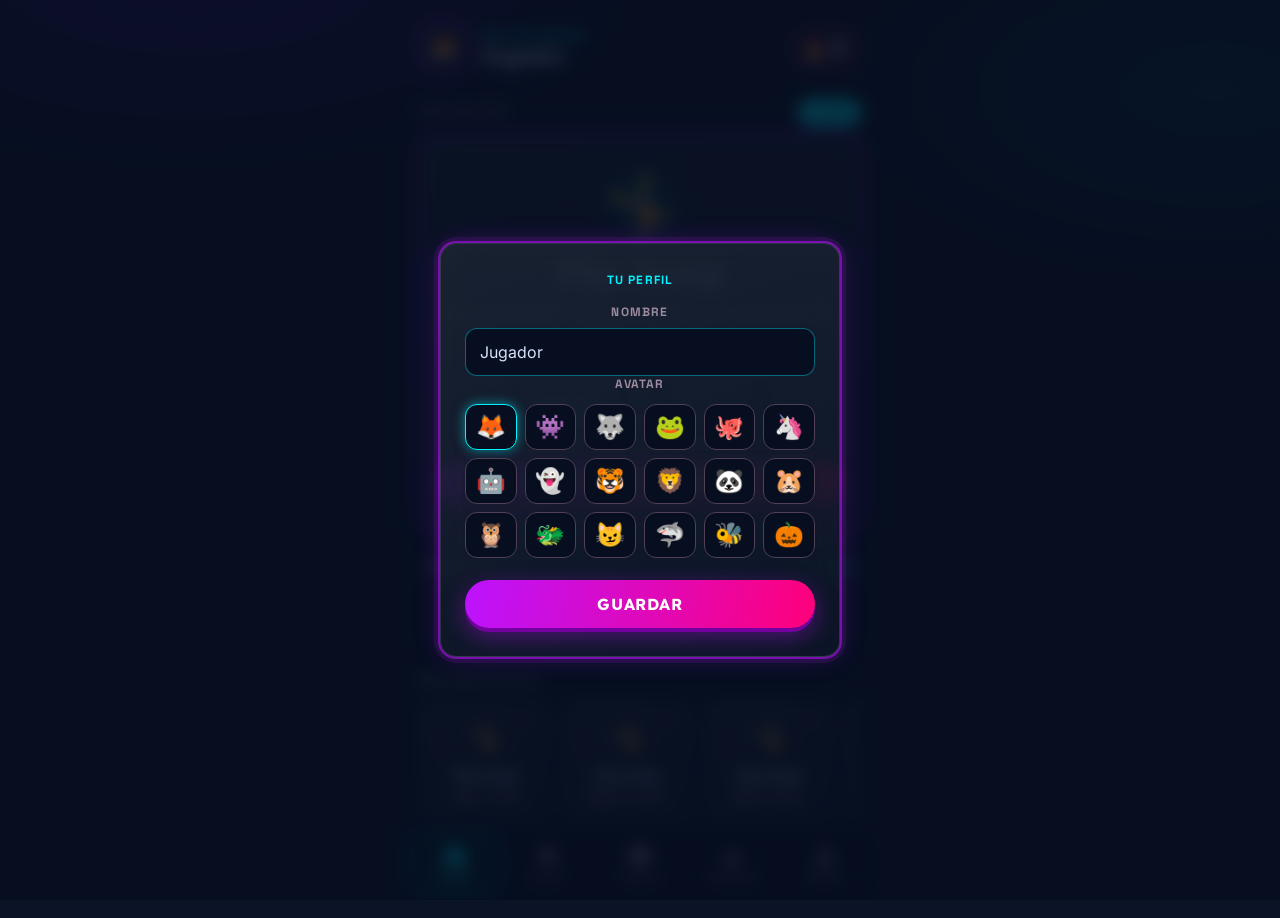
==== commit f645ec97: "Make every finished run advance the board token The best-score-of-the-day crediting still read as "t" ====
--- a/index.html
+++ b/index.html
@@ -151,7 +151,7 @@
     <section class="section">
       <div class="card glass board-legend">
         <p class="label-caps text-muted">CÓMO FUNCIONA</p>
-        <p class="hint">Al completar el reto diario avanzas <b>1–6 casillas</b> según tu puntuación (500 pts ≈ 1 casilla). Ganar un duelo da <b>+3</b>. Los amigos avanzan al pegar sus códigos.</p>
+        <p class="hint">Cada partida del reto avanza tu ficha <b>1–6 casillas</b> según la puntuación (500 pts ≈ 1 casilla). Ganar un duelo da <b>+3</b>. Los amigos avanzan al pegar sus códigos.</p>
         <p class="hint">⚡ <b>Rayo turbo</b>: saltas al siguiente rayo · 💀 <b>Trampa</b>: retrocedes 3 · 🏆 <b>Meta</b>: ¡ganas la temporada y el tablero se reinicia!</p>
       </div>
     </section>
--- a/css/style.css
+++ b/css/style.css
@@ -531,118 +531,35 @@
 .stage-big { font-family: var(--font-head); font-size: 48px; font-weight: 800; line-height: 52px; }
 .stage-timer { font-family: var(--font-label); font-weight: 700; color: var(--secondary-container); font-size: 14px; letter-spacing: 0.1em; }
 
-.reflex-pad {
-  flex: 1; width: 100%;
+/* Flip Jump */
+.flip-wrap {
+  flex: 1;
+  display: flex; flex-direction: column; gap: 10px;
+  min-height: 0;
+}
+.flip-canvas {
+  width: 100%;
   border-radius: var(--r-xl);
-  display: flex; flex-direction: column; align-items: center; justify-content: center; gap: 10px;
-  cursor: pointer; user-select: none;
-  border: 1px solid rgba(218, 226, 253, 0.14);
-  background: var(--surface-container);
-  transition: background 0.1s ease;
-}
-.reflex-pad.wait { background: linear-gradient(160deg, #2a1140, var(--surface-low)); }
-.reflex-pad.go { background: linear-gradient(160deg, #00b3bb, #007a80); box-shadow: 0 0 40px rgba(0, 244, 254, 0.55); }
-.reflex-pad.fail { background: linear-gradient(160deg, #93000a, #5c0006); }
-
-.mem-grid { display: grid; grid-template-columns: repeat(4, 1fr); gap: 10px; flex: 1; align-content: center; }
-.mem-card {
-  aspect-ratio: 1; font-size: 28px;
-  display: grid; place-items: center;
-  background: linear-gradient(160deg, var(--surface-high), var(--surface-lowest));
-  border: 1px solid rgba(235, 178, 255, 0.25);
-  border-radius: var(--r-md);
-  cursor: pointer; user-select: none;
-  transition: transform 0.15s ease;
-}
-.mem-card.open { background: linear-gradient(160deg, #3d1a57, #22103a); border-color: var(--primary-container); transform: scale(1.04); }
-.mem-card.done { background: linear-gradient(160deg, #073d33, #052a24); border-color: var(--win); box-shadow: 0 0 12px rgba(61, 255, 154, 0.35); cursor: default; }
-
-.quiz-box { flex: 1; display: flex; flex-direction: column; justify-content: center; gap: 18px; }
-.quiz-q {
-  font-family: var(--font-head); font-size: 40px; font-weight: 800; text-align: center;
-  text-shadow: 0 0 20px rgba(188, 19, 254, 0.5);
-}
-.quiz-opts { display: grid; grid-template-columns: 1fr 1fr; gap: 10px; }
-.quiz-opt {
-  font-family: var(--font-head); font-size: 22px; font-weight: 700; color: var(--on-surface);
-  padding: 18px 0; text-align: center;
-  background: var(--surface-container);
-  border: 1px solid rgba(0, 244, 254, 0.3);
-  border-radius: var(--r-lg);
+  background:
+    radial-gradient(60% 45% at 50% 0%, rgba(188, 19, 254, 0.16), transparent 65%),
+    var(--surface-lowest);
+  border: 1px solid rgba(218, 226, 253, 0.12);
+  touch-action: none;
   cursor: pointer;
 }
-.quiz-opt:active { background: var(--surface-high); }
-.quiz-opt.ok { background: #073d33; border-color: var(--win); }
-.quiz-opt.ko { background: #4a0a14; border-color: var(--lose); }
-
-.word-tiles { display: flex; flex-wrap: wrap; gap: 8px; justify-content: center; }
-.word-tile {
-  font-family: var(--font-head); font-size: 24px; font-weight: 800;
-  width: 46px; height: 52px;
-  display: grid; place-items: center;
-  background: linear-gradient(160deg, var(--surface-high), var(--surface-lowest));
-  border: 1px solid rgba(0, 244, 254, 0.35);
-  border-radius: var(--r-md);
-  cursor: pointer; user-select: none;
-}
-.word-tile.used { opacity: 0.25; pointer-events: none; }
-.word-answer {
-  min-height: 52px;
-  display: flex; gap: 8px; justify-content: center; flex-wrap: wrap;
-}
-.word-answer .word-tile { border-color: var(--primary-container); box-shadow: 0 0 10px rgba(188, 19, 254, 0.35); }
-
-.simon-grid { display: grid; grid-template-columns: 1fr 1fr; gap: 14px; flex: 1; align-content: center; }
-.simon-pad {
-  aspect-ratio: 1;
-  border-radius: var(--r-xl);
-  border: none; cursor: pointer;
-  opacity: 0.55;
-  transition: opacity 0.1s ease, box-shadow 0.1s ease, transform 0.1s ease;
-}
-.simon-pad.lit { opacity: 1; transform: scale(1.03); }
-.simon-0 { background: var(--primary-container); } .simon-0.lit { box-shadow: 0 0 34px var(--primary-container); }
-.simon-1 { background: var(--secondary-container); } .simon-1.lit { box-shadow: 0 0 34px var(--secondary-container); }
-.simon-2 { background: var(--tertiary-container); } .simon-2.lit { box-shadow: 0 0 34px var(--tertiary-container); }
-.simon-3 { background: #3dff9a; } .simon-3.lit { box-shadow: 0 0 34px #3dff9a; }
-
-.target-arena {
-  position: relative; flex: 1;
-  border-radius: var(--r-xl);
-  background: var(--surface-lowest);
-  border: 1px solid rgba(218, 226, 253, 0.12);
+.flip-power {
+  height: 12px; width: 100%;
+  border-radius: 999px;
+  background: rgba(188, 19, 254, 0.18);
   overflow: hidden;
-  cursor: crosshair;
-}
-.target {
-  position: absolute;
-  border-radius: 999px;
-  background: radial-gradient(circle at 35% 35%, var(--secondary-container), #007a80 70%);
-  box-shadow: 0 0 20px rgba(0, 244, 254, 0.6);
-  transform: translate(-50%, -50%);
-  cursor: pointer;
-  animation: target-shrink linear forwards;
-}
-@keyframes target-shrink { from { scale: 1; } to { scale: 0.15; opacity: 0.4; } }
-
-.pulse-track {
-  position: relative;
-  height: 64px; width: 100%;
-  background: var(--surface-lowest);
-  border: 1px solid rgba(218, 226, 253, 0.15);
-  border-radius: var(--r-lg);
-  overflow: hidden;
-}
-.pulse-zone {
-  position: absolute; top: 0; bottom: 0;
-  background: rgba(61, 255, 154, 0.22);
-  border-left: 1px solid var(--win); border-right: 1px solid var(--win);
-}
-.pulse-cursor {
-  position: absolute; top: 0; bottom: 0; width: 4px;
-  background: var(--secondary-container);
-  box-shadow: 0 0 14px rgba(0, 244, 254, 0.9);
-}
+}
+.flip-power-fill {
+  height: 100%; width: 0;
+  border-radius: 999px;
+  background: linear-gradient(90deg, var(--primary-container), var(--secondary-container));
+  box-shadow: 0 0 12px rgba(188, 19, 254, 0.6);
+}
+.flip-wrap .stage-timer { text-align: center; }
 
 .progress {
   height: 10px; width: 100%;
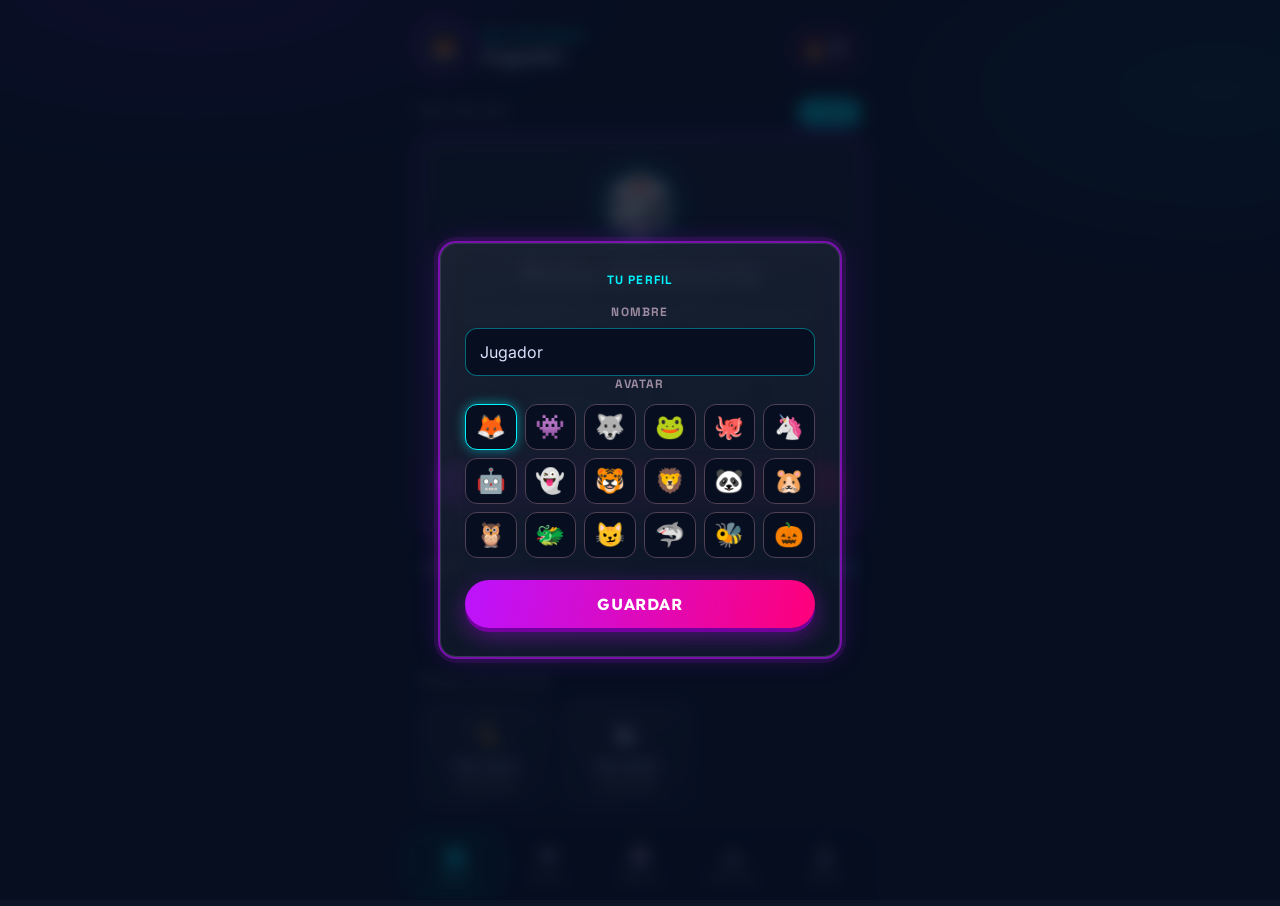
==== commit baee1a67: "Unlock all games and randomize which game starts Testing mode controlled by a RANDOM_MODE flag (set " ====
--- a/index.html
+++ b/index.html
@@ -68,7 +68,7 @@
 
     <section class="section">
       <div class="section-head">
-        <p class="label-caps text-muted">PRÓXIMOS RETOS</p>
+        <p class="label-caps text-muted">TODOS LOS JUEGOS</p>
       </div>
       <div class="rail" id="home-upcoming"></div>
     </section>
--- a/css/style.css
+++ b/css/style.css
@@ -412,6 +412,14 @@
   text-align: center;
   flex-shrink: 0;
 }
+.rail-play {
+  cursor: pointer;
+  color: var(--on-surface);
+  font-family: inherit;
+  transition: transform 0.1s ease, box-shadow 0.1s ease;
+}
+.rail-play:active { transform: translateY(2px); }
+.rail-play .rail-day { color: var(--secondary-container); }
 .rail-card .rail-icon { font-size: 30px; }
 .rail-card .rail-name { font-family: var(--font-head); font-size: 13px; font-weight: 600; margin-top: 6px; }
 .rail-card .rail-day { margin-top: 4px; color: var(--outline); }
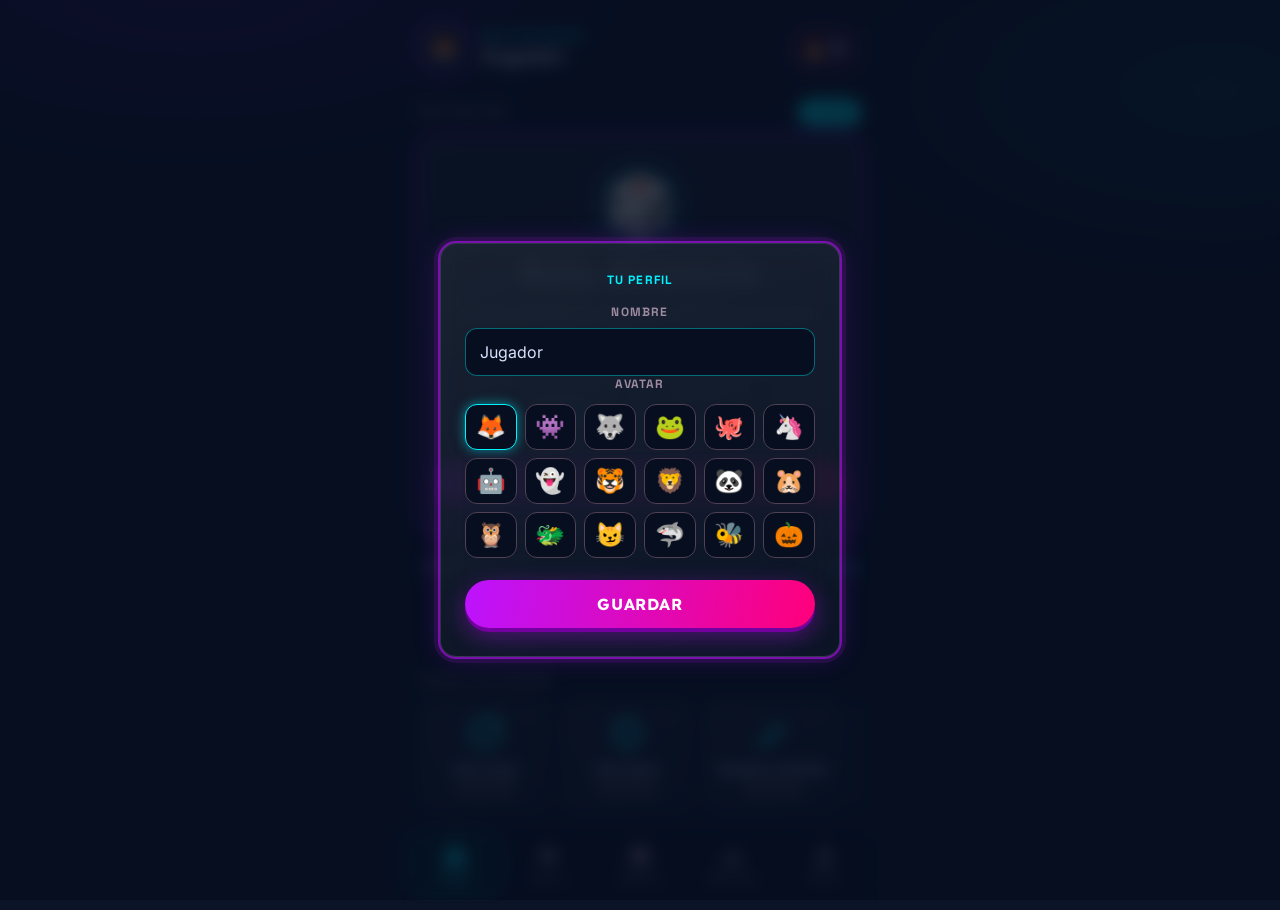
==== commit 89d71870: "Redesign board as Monopoly-style ring with relative-move tiles Replace the vertical Quest Board with" ====
--- a/index.html
+++ b/index.html
@@ -137,22 +137,19 @@
   <!-- ============ QUEST BOARD (camino hexagonal estilo oca) ============ -->
   <main id="view-board" class="view neon-grid">
     <header class="page-head quest-head">
-      <h1 class="page-title quest-title">QUEST BOARD</h1>
-      <p class="page-sub" id="board-sub">Temporada 1 · Meta: casilla 40</p>
-    </header>
-
-    <section class="section">
-      <div class="quest-wrap">
-        <div class="quest-path-line"></div>
-        <div class="quest-col" id="board-grid"></div>
-      </div>
+      <h1 class="page-title quest-title">EL TABLERO</h1>
+      <p class="page-sub" id="board-sub">Temporada 1 · Da la vuelta al tablero para ganar</p>
+    </header>
+
+    <section class="section">
+      <div class="mono-board" id="board-grid"></div>
     </section>
 
     <section class="section">
       <div class="card glass board-legend">
         <p class="label-caps text-muted">CÓMO FUNCIONA</p>
         <p class="hint">Cada partida del reto avanza tu ficha <b>1–6 casillas</b> según la puntuación (500 pts ≈ 1 casilla). Ganar un duelo da <b>+3</b>. Los amigos avanzan al pegar sus códigos.</p>
-        <p class="hint">⚡ <b>Rayo turbo</b>: saltas al siguiente rayo · 💀 <b>Trampa</b>: retrocedes 3 · 🏆 <b>Meta</b>: ¡ganas la temporada y el tablero se reinicia!</p>
+        <p class="hint">⏫ <b>Adelanta</b>: saltas por delante del rival de delante · ⏬ <b>Retrocede</b>: te cae detrás el de atrás · 🔄 <b>Intercambio</b>: cambias de sitio con el líder · 🏁 <b>Vuelta completa</b>: ¡ganas la temporada!</p>
       </div>
     </section>
 
--- a/css/style.css
+++ b/css/style.css
@@ -420,7 +420,12 @@
 }
 .rail-play:active { transform: translateY(2px); }
 .rail-play .rail-day { color: var(--secondary-container); }
-.rail-card .rail-icon { font-size: 30px; }
+.rail-card .rail-icon { font-size: 30px; line-height: 1; }
+.rail-card .rail-icon svg {
+  width: 36px; height: 36px;
+  color: var(--secondary-container);
+  filter: drop-shadow(0 0 8px rgba(0, 244, 254, 0.55));
+}
 .rail-card .rail-name { font-family: var(--font-head); font-size: 13px; font-weight: 600; margin-top: 6px; }
 .rail-card .rail-day { margin-top: 4px; color: var(--outline); }
 
@@ -568,6 +573,11 @@
   box-shadow: 0 0 12px rgba(188, 19, 254, 0.6);
 }
 .flip-wrap .stage-timer { text-align: center; }
+.stairs-controls {
+  display: grid;
+  grid-template-columns: 1fr 1fr;
+  gap: 12px;
+}
 
 .progress {
   height: 10px; width: 100%;
@@ -593,106 +603,72 @@
 .quest-head { text-align: center; }
 .quest-title { color: var(--primary); letter-spacing: -0.03em; }
 
-.quest-wrap { position: relative; padding: 30px 0 10px; }
-.quest-path-line {
-  position: absolute; left: 50%; top: 0; bottom: 0;
-  width: 4px; transform: translateX(-50%);
-  background: linear-gradient(180deg, #e8006e 0%, #00f4fe 50%, #ebb2ff 100%);
-  opacity: 0.2;
-  filter: blur(2px);
-}
-.quest-col {
+/* tablero estilo Monopoly: anillo 11×11 de casillas */
+.mono-board {
+  display: grid;
+  grid-template-columns: repeat(11, 1fr);
+  grid-template-rows: repeat(11, 1fr);
+  gap: 3px;
+  aspect-ratio: 1 / 1;
+  width: 100%;
+  margin-top: 8px;
+}
+.mono-cell {
   position: relative;
-  display: flex; flex-direction: column; align-items: center;
-  gap: 36px;
-}
-.tile-slot { position: relative; z-index: 1; }
-
-/* hexágono en dos capas: la exterior hace de borde (clip-path recorta borders reales) */
-.hex {
-  clip-path: polygon(25% 0%, 75% 0%, 100% 50%, 75% 100%, 25% 100%, 0% 50%);
-  width: 66px; height: 66px;
-  padding: 1.5px;
+  border-radius: 5px;
+  background: linear-gradient(160deg, rgba(255, 255, 255, 0.08), rgba(255, 255, 255, 0.02));
+  border: 1px solid rgba(218, 226, 253, 0.14);
   display: grid; place-items: center;
-}
-.hex-in {
-  clip-path: polygon(25% 0%, 75% 0%, 100% 50%, 75% 100%, 25% 100%, 0% 50%);
-  width: 100%; height: 100%;
-  display: grid; place-items: center;
-}
-.hex svg { width: 26px; height: 26px; fill: #fff; }
-.hex .hex-num {
-  font-family: var(--font-head); font-weight: 700; font-size: 18px;
-  color: rgba(212, 192, 215, 0.4);
-}
-
-.hx-normal { background: rgba(235, 178, 255, 0.3); }
-.hx-normal .hex-in { background: var(--surface-highest); }
-
-.hx-boost { background: var(--primary-container); }
-.hx-boost .hex-in { background: var(--primary-container); }
-.hx-boost { filter: drop-shadow(0 0 10px rgba(235, 178, 255, 0.8)); }
-
-.hx-trap { background: var(--error-container); }
-.hx-trap .hex-in { background: var(--error-container); font-size: 24px; }
-.hx-trap { filter: drop-shadow(0 0 10px rgba(235, 178, 255, 0.6)); }
-
-.hx-star { background: var(--primary); padding: 2px; }
-.hx-star .hex-in { background: rgba(235, 178, 255, 0.2); }
-.hx-star svg { fill: var(--primary); }
-.hx-star { filter: drop-shadow(0 0 10px rgba(235, 178, 255, 0.8)); }
-
-.hx-goal { background: var(--tertiary-container); width: 92px; height: 92px; }
-.hx-goal .hex-in { background: var(--tertiary-container); }
-.hx-goal svg { width: 38px; height: 38px; }
-.hx-goal { filter: drop-shadow(0 0 14px rgba(232, 0, 110, 0.8)); }
-
-.hx-start { background: var(--secondary-container); padding: 2px; }
-.hx-start .hex-in { background: var(--surface-highest); }
-.hx-start .hex-num {
-  font-family: var(--font-label); font-size: 11px; font-weight: 700;
-  letter-spacing: 0.1em; color: var(--secondary-container);
-}
-
-.hx-me { background: var(--secondary-container); width: 92px; height: 92px; padding: 4px; }
-.hx-me .hex-in { background: var(--surface-lowest); font-size: 38px; }
-.hx-me { filter: drop-shadow(0 0 14px rgba(0, 244, 254, 0.8)); animation: tile-pulse 2s ease-in-out infinite; }
-@keyframes tile-pulse {
-  0%, 75%, 100% { filter: drop-shadow(0 0 14px rgba(0, 244, 254, 0.8)) brightness(1); }
-  85% { filter: drop-shadow(0 0 20px rgba(0, 244, 254, 1)) brightness(1.4); }
-}
-
-/* pill "ESTÁS AQUÍ" flotando sobre tu casilla */
-.here-pill {
-  position: absolute; top: -34px; left: 50%; transform: translateX(-50%);
-  white-space: nowrap;
-  background: var(--secondary-container); color: #003739;
-  padding: 4px 12px; border-radius: 999px;
-  font-family: var(--font-label); font-size: 11px; font-weight: 700; letter-spacing: 0.1em;
+  min-width: 0; min-height: 0;
+  overflow: hidden;
+}
+.mono-cell .mc-num {
+  position: absolute; top: 1px; left: 3px;
+  font-family: var(--font-label); font-size: 7px; font-weight: 700;
+  color: var(--outline);
+}
+.mono-cell .mc-icon { font-size: 12px; line-height: 1; }
+.mono-adv  { border-color: rgba(61, 255, 154, 0.6);  box-shadow: inset 0 0 9px rgba(61, 255, 154, 0.25); }
+.mono-ret  { border-color: rgba(255, 84, 112, 0.65); box-shadow: inset 0 0 9px rgba(255, 84, 112, 0.28); }
+.mono-swap { border-color: rgba(188, 19, 254, 0.65); box-shadow: inset 0 0 9px rgba(188, 19, 254, 0.3); }
+.mono-corner {
+  background: linear-gradient(160deg, rgba(0, 244, 254, 0.12), rgba(0, 244, 254, 0.03));
+  border-color: rgba(0, 244, 254, 0.5);
+}
+.mono-corner .mc-icon { color: var(--secondary-container); }
+.mono-start {
+  background: linear-gradient(160deg, rgba(255, 215, 106, 0.2), rgba(255, 215, 106, 0.04));
+  border-color: var(--gold);
+  box-shadow: 0 0 12px rgba(255, 215, 106, 0.3);
+}
+.mono-cell.has-me {
+  box-shadow: 0 0 0 2px var(--secondary-container), inset 0 0 9px rgba(0, 244, 254, 0.35);
   z-index: 3;
-  animation: float 3s ease-in-out infinite;
-}
-@keyframes float { 0%, 100% { transform: translate(-50%, 0); } 50% { transform: translate(-50%, -10px); } }
-
-/* avatares de rivales junto a su casilla */
-.side-token {
-  position: absolute; top: 50%; transform: translateY(-50%);
-  width: 38px; height: 38px;
-  border-radius: 999px;
-  display: grid; place-items: center;
-  font-size: 19px;
-  background: var(--surface-high);
-  border: 2px solid var(--primary-container);
-  box-shadow: 0 0 10px rgba(188, 19, 254, 0.5);
-  z-index: 2;
-}
-.side-token.right { right: -50px; }
-.side-token.left { left: -50px; }
-.side-token .st-name {
-  position: absolute; top: 100%; left: 50%; transform: translateX(-50%);
-  font-family: var(--font-label); font-size: 8px; font-weight: 700; letter-spacing: 0.06em;
-  color: var(--on-surface-variant); margin-top: 2px; white-space: nowrap;
-}
+}
+.mono-tokens {
+  position: absolute; inset: 0;
+  display: flex; flex-wrap: wrap; align-items: center; justify-content: center;
+  pointer-events: none; line-height: 1;
+}
+.mono-token { font-size: 11px; }
+.mono-token.mine { font-size: 13px; filter: drop-shadow(0 0 5px rgba(0, 244, 254, 0.9)); }
+
+/* panel central con la clasificación de la carrera */
+.mono-center {
+  grid-column: 2 / 11;
+  grid-row: 2 / 11;
+  border-radius: var(--r-lg);
+  display: flex; flex-direction: column; align-items: center; justify-content: center;
+  gap: 6px; text-align: center; padding: 10px;
+}
+.mono-rank { font-family: var(--font-head); font-size: 15px; color: var(--on-surface); }
+.mono-rank b { font-size: 30px; color: var(--primary); }
+.mono-rank span { color: var(--outline); }
+.mono-leader {
+  margin-top: 4px; font-family: var(--font-head); font-weight: 600; font-size: 14px;
+  color: var(--on-surface);
+}
+.mono-leader span { font-family: var(--font-label); font-size: 10px; color: var(--secondary-container); letter-spacing: 0.06em; }
 
 /* banner de movimiento fijo (calcado del "Movement Banner") */
 .quest-banner {
